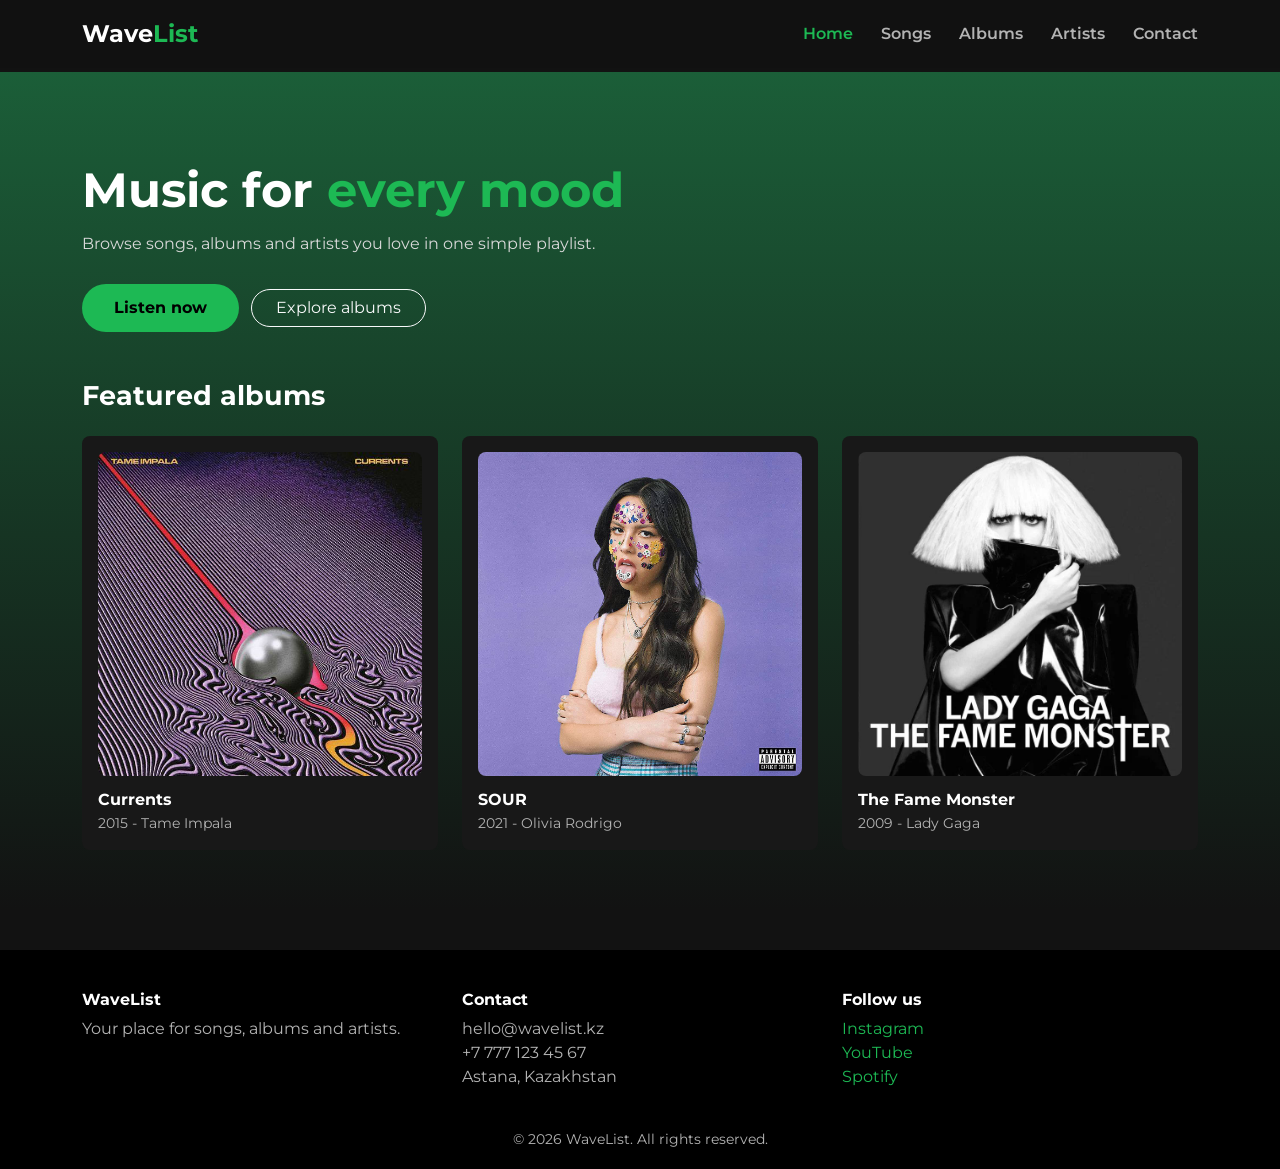
==== index.html @ fb74c507 "first commit" ====
<!DOCTYPE html>
<html lang="en">
<head>
  <meta charset="UTF-8">
  <meta name="viewport" content="width=device-width, initial-scale=1">
  <title>WaveList | Music Playlist</title>
  <link href="https://cdn.jsdelivr.net/npm/bootstrap@5.3.3/dist/css/bootstrap.min.css" rel="stylesheet">
  <link rel="preconnect" href="https://fonts.googleapis.com">
  <link href="https://fonts.googleapis.com/css2?family=Montserrat:wght@400;600;700&display=swap" rel="stylesheet">
  <link rel="stylesheet" href="css/style.css">
</head>
<body>
  <header class="site-header">
    <div class="container header-inner">
      <a class="logo" href="#home">Wave<span>List</span></a>
      <nav>
        <ul class="nav-list">
          <li><a href="#home">Home</a></li>
          <li><a href="#songs">Songs</a></li>
          <li><a href="#albums">Albums</a></li>
          <li><a href="#artists">Artists</a></li>
          <li><a href="#contact">Contact</a></li>
        </ul>
      </nav>
    </div>
  </header>
  <main>
    <section class="hero page" id="home">
      <div class="container">
        <h1>Music for <span>every mood</span></h1>
        <p>Browse songs, albums and artists you love in one simple playlist.</p>
        <a class="btn btn-music me-2" href="#songs">Listen now</a>
        <a class="btn btn-outline-light rounded-pill px-4" href="#albums">Explore albums</a>
        <h2 class="section-title mt-5">Featured albums</h2>
        <div class="row g-4">
          <div class="col-12 col-sm-4">
            <article class="card-box">
              <div class="cover">
                <img src="images/album1.jpg" alt="Currents" loading="lazy">
                <span class="play">&#9654;</span>
              </div>
              <h3>Currents</h3>
              <p>2015 - Tame Impala</p>
            </article>
          </div>
          <div class="col-12 col-sm-4">
            <article class="card-box">
              <div class="cover">
                <img src="images/album2.jpg" alt="SOUR" loading="lazy">
                <span class="play">&#9654;</span>
              </div>
              <h3>SOUR</h3>
              <p>2021 - Olivia Rodrigo</p>
            </article>
          </div>
          <div class="col-12 col-sm-4">
            <article class="card-box">
              <div class="cover">
                <img src="images/album3.jpg" alt="The Fame Monster" loading="lazy">
                <span class="play">&#9654;</span>
              </div>
              <h3>The Fame Monster</h3>
              <p>2009 - Lady Gaga</p>
            </article>
          </div>
        </div>
      </div>
    </section>
    <section class="container py-5 page" id="artists">
      <h2 class="section-title">Popular artists</h2>
      <div class="row g-4">
        <div class="col-6 col-md-4 col-lg-2">
          <article class="card-box artist-card">
            <div class="cover">
              <img src="images/artist1.jpg" alt="Tame Impala" loading="lazy">
              <span class="play">&#9654;</span>
            </div>
            <h3>Tame Impala</h3>
            <p>Artist - Psychedelic Pop</p>
          </article>
        </div>
        <div class="col-6 col-md-4 col-lg-2">
          <article class="card-box artist-card">
            <div class="cover">
              <img src="images/artist2.jpg" alt="Olivia Rodrigo" loading="lazy">
              <span class="play">&#9654;</span>
            </div>
            <h3>Olivia Rodrigo</h3>
            <p>Artist - Pop Rock</p>
          </article>
        </div>
        <div class="col-6 col-md-4 col-lg-2">
          <article class="card-box artist-card">
            <div class="cover">
              <img src="images/artist3.jpg" alt="Lady Gaga" loading="lazy">
              <span class="play">&#9654;</span>
            </div>
            <h3>Lady Gaga</h3>
            <p>Artist - Pop</p>
          </article>
        </div>
        <div class="col-6 col-md-4 col-lg-2">
          <article class="card-box artist-card">
            <div class="cover">
              <img src="images/artist4.jpg" alt="Michael Jackson" loading="lazy">
              <span class="play">&#9654;</span>
            </div>
            <h3>Michael Jackson</h3>
            <p>Artist - Pop</p>
          </article>
        </div>
        <div class="col-6 col-md-4 col-lg-2">
          <article class="card-box artist-card">
            <div class="cover">
              <img src="images/artist5.jpg" alt="Kanye West" loading="lazy">
              <span class="play">&#9654;</span>
            </div>
            <h3>Kanye West</h3>
            <p>Artist - Hip-Hop</p>
          </article>
        </div>
        <div class="col-6 col-md-4 col-lg-2">
          <article class="card-box artist-card">
            <div class="cover">
              <img src="images/artist6.jpg" alt="Tyler, the Creator" loading="lazy">
              <span class="play">&#9654;</span>
            </div>
            <h3>Tyler, the Creator</h3>
            <p>Artist - Hip-Hop</p>
          </article>
        </div>
      </div>
    </section>
    <section class="container py-5 page" id="albums">
      <h2 class="section-title">Top albums</h2>
      <div class="album-grid">
        <article class="card-box">
          <div class="cover">
            <img src="images/album1.jpg" alt="Currents" loading="lazy">
            <span class="play">&#9654;</span>
          </div>
          <h3>Currents</h3>
          <p>2015 - Tame Impala</p>
        </article>
        <article class="card-box">
          <div class="cover">
            <img src="images/album2.jpg" alt="SOUR" loading="lazy">
            <span class="play">&#9654;</span>
          </div>
          <h3>SOUR</h3>
          <p>2021 - Olivia Rodrigo</p>
        </article>
        <article class="card-box">
          <div class="cover">
            <img src="images/album3.jpg" alt="The Fame Monster" loading="lazy">
            <span class="play">&#9654;</span>
          </div>
          <h3>The Fame Monster</h3>
          <p>2009 - Lady Gaga</p>
        </article>
        <article class="card-box">
          <div class="cover">
            <img src="images/album4.jpg" alt="Thriller" loading="lazy">
            <span class="play">&#9654;</span>
          </div>
          <h3>Thriller</h3>
          <p>1982 - Michael Jackson</p>
        </article>
        <article class="card-box">
          <div class="cover">
            <img src="images/album5.jpg" alt="Graduation" loading="lazy">
            <span class="play">&#9654;</span>
          </div>
          <h3>Graduation</h3>
          <p>2007 - Kanye West</p>
        </article>
        <article class="card-box">
          <div class="cover">
            <img src="images/album6.jpg" alt="IGOR" loading="lazy">
            <span class="play">&#9654;</span>
          </div>
          <h3>IGOR</h3>
          <p>2019 - Tyler, the Creator</p>
        </article>
      </div>
    </section>
    <section class="container py-5 page" id="songs">
      <h2 class="section-title">Songs</h2>
      <div class="table-wrap">
        <table class="song-table">
          <caption>Songs in the WaveList playlist</caption>
          <thead>
            <tr>
              <th>#</th>
              <th>Title</th>
              <th>Artist</th>
              <th>Album</th>
              <th>Year</th>
            </tr>
          </thead>
          <tbody>
            <tr>
              <td>1</td>
              <td>The Less I Know the Better</td>
              <td>Tame Impala</td>
              <td>Currents</td>
              <td>2015</td>
            </tr>
            <tr>
              <td>2</td>
              <td>Let It Happen</td>
              <td>Tame Impala</td>
              <td>Currents</td>
              <td>2015</td>
            </tr>
            <tr>
              <td>3</td>
              <td>good 4 u</td>
              <td>Olivia Rodrigo</td>
              <td>SOUR</td>
              <td>2021</td>
            </tr>
            <tr>
              <td>4</td>
              <td>drivers license</td>
              <td>Olivia Rodrigo</td>
              <td>SOUR</td>
              <td>2021</td>
            </tr>
            <tr>
              <td>5</td>
              <td>Bad Romance</td>
              <td>Lady Gaga</td>
              <td>The Fame Monster</td>
              <td>2009</td>
            </tr>
            <tr>
              <td>6</td>
              <td>Alejandro</td>
              <td>Lady Gaga</td>
              <td>The Fame Monster</td>
              <td>2009</td>
            </tr>
            <tr>
              <td>7</td>
              <td>Billie Jean</td>
              <td>Michael Jackson</td>
              <td>Thriller</td>
              <td>1982</td>
            </tr>
            <tr>
              <td>8</td>
              <td>Beat It</td>
              <td>Michael Jackson</td>
              <td>Thriller</td>
              <td>1982</td>
            </tr>
            <tr>
              <td>9</td>
              <td>Stronger</td>
              <td>Kanye West</td>
              <td>Graduation</td>
              <td>2007</td>
            </tr>
            <tr>
              <td>10</td>
              <td>Good Life</td>
              <td>Kanye West</td>
              <td>Graduation</td>
              <td>2007</td>
            </tr>
            <tr>
              <td>11</td>
              <td>EARFQUAKE</td>
              <td>Tyler, the Creator</td>
              <td>IGOR</td>
              <td>2019</td>
            </tr>
            <tr>
              <td>12</td>
              <td>NEW MAGIC WAND</td>
              <td>Tyler, the Creator</td>
              <td>IGOR</td>
              <td>2019</td>
            </tr>
          </tbody>
        </table>
      </div>
    </section>
    <section class="container py-5 page" id="contact">
      <h2 class="section-title">Contact us</h2>
      <div class="contact-wrap">
        <div class="contact-info">
          <p>Want to suggest a song or an artist? Send us a message.</p>
          <ul>
            <li>Email: hello@wavelist.kz</li>
            <li>Phone: +7 777 123 45 67</li>
            <li>Address: Astana, Kazakhstan</li>
          </ul>
        </div>
        <form class="contact-form" action="#" method="post">
          <label for="name">Your name</label>
          <input type="text" id="name" name="name" placeholder="Enter your name" required>
          <label for="email">Email</label>
          <input type="email" id="email" name="email" placeholder="Enter your email" required>
          <label for="artist">Favourite artist</label>
          <select id="artist" name="artist">
              <option>Tame Impala</option>
              <option>Olivia Rodrigo</option>
              <option>Lady Gaga</option>
              <option>Michael Jackson</option>
              <option>Kanye West</option>
              <option>Tyler, the Creator</option>
          </select>
          <label for="message">Your message</label>
          <textarea id="message" name="message" rows="5" placeholder="Suggest a song or an artist" required></textarea>
          <button type="submit" class="btn btn-music">Send message</button>
        </form>
      </div>
    </section>
  </main>
  <footer class="site-footer">
    <div class="container footer-grid">
      <div>
        <h3>WaveList</h3>
        <p>Your place for songs, albums and artists.</p>
      </div>
      <div>
        <h3>Contact</h3>
        <ul>
          <li>hello@wavelist.kz</li>
          <li>+7 777 123 45 67</li>
          <li>Astana, Kazakhstan</li>
        </ul>
      </div>
      <div>
        <h3>Follow us</h3>
        <ul>
          <li><a href="https://www.instagram.com" target="_blank" rel="noopener">Instagram</a></li>
          <li><a href="https://www.youtube.com" target="_blank" rel="noopener">YouTube</a></li>
          <li><a href="https://open.spotify.com" target="_blank" rel="noopener">Spotify</a></li>
        </ul>
      </div>
    </div>
    <p class="copy">&copy; 2026 WaveList. All rights reserved.</p>
  </footer>
</body>
</html>
---- css/style.css ----
:root {
  --bg: #121212;
  --card: #181818;
  --hover: #282828;
  --green: #1db954;
  --text: #ffffff;
  --muted: #b3b3b3;
  --radius: 8px;
  --title-size: 3rem;
}

html {
  scroll-behavior: smooth;
  scroll-padding-top: 80px;
}

body {
  font-family: "Montserrat", sans-serif;
  background-color: var(--bg);
  color: var(--text);
  padding-top: 72px;
}

a {
  color: var(--green);
  text-decoration: none;
}

a:hover,
a:focus {
  color: var(--text);
}

.site-header {
  position: fixed;
  top: 0;
  left: 0;
  width: 100%;
  z-index: 10;
  background-color: rgba(18, 18, 18, 0.95);
}

.header-inner {
  display: flex;
  justify-content: space-between;
  align-items: center;
  padding-top: 16px;
  padding-bottom: 16px;
}

.logo {
  font-size: 1.5rem;
  font-weight: 700;
  color: var(--text);
}

.logo span,
.hero h1 span {
  color: var(--green);
}

.nav-list {
  display: flex;
  gap: 28px;
  list-style: none;
  margin: 0;
  padding: 0;
}

.nav-list a {
  color: var(--muted);
  font-weight: 600;
}

.nav-list a:hover,
.nav-list a:focus {
  color: var(--text);
}

.hero {
  background: linear-gradient(180deg, #1b5e38 0%, var(--bg) 100%);
  padding: 90px 0 60px;
}

.hero h1 {
  font-size: var(--title-size);
  font-weight: 700;
}

.hero p {
  max-width: 520px;
  margin: 12px 0 28px;
  color: #d9d9d9;
}

.page {
  display: none;
}

.page:target,
main:not(:has(.page:target)) #home {
  display: block;
}

body:not(:has(.page:target)) .nav-list a[href="#home"],
body:has(#home:target) .nav-list a[href="#home"],
body:has(#songs:target) .nav-list a[href="#songs"],
body:has(#albums:target) .nav-list a[href="#albums"],
body:has(#artists:target) .nav-list a[href="#artists"],
body:has(#contact:target) .nav-list a[href="#contact"] {
  color: var(--green);
}

.btn-music {
  background-color: var(--green);
  color: #000000;
  font-weight: 700;
  border: none;
  border-radius: 500px;
  padding: 12px 32px;
}

.btn-music:hover,
.btn-music:focus {
  background-color: #1ed760;
  color: #000000;
  transform: scale(1.04);
  box-shadow: 0 0 0 3px rgba(29, 185, 84, 0.4);
}

.section-title {
  font-size: 1.7rem;
  font-weight: 700;
  margin-bottom: 24px;
}

.card-box {
  background-color: var(--card);
  padding: 16px;
  border-radius: var(--radius);
  height: 100%;
  transition: background-color 0.2s;
}

.card-box:hover {
  background-color: var(--hover);
}

.cover {
  position: relative;
  margin-bottom: 14px;
}

.cover img {
  width: 100%;
  aspect-ratio: 1 / 1;
  object-fit: cover;
  border-radius: var(--radius);
  display: block;
}

.artist-card {
  text-align: center;
}

.artist-card .cover img {
  border-radius: 50%;
}

.play {
  position: absolute;
  right: 8px;
  bottom: 8px;
  width: 44px;
  height: 44px;
  display: flex;
  justify-content: center;
  align-items: center;
  background-color: var(--green);
  color: #000000;
  border-radius: 50%;
  opacity: 0;
  transform: translateY(8px);
  transition: all 0.2s;
}

.card-box:hover .play {
  opacity: 1;
  transform: translateY(0);
}

.card-box h3 {
  font-size: 1rem;
  font-weight: 700;
  margin: 0 0 4px;
}

.card-box p {
  color: var(--muted);
  font-size: 0.85rem;
  margin: 0;
}

.album-grid {
  display: grid;
  grid-template-columns: repeat(6, 1fr);
  gap: 24px;
}

.table-wrap {
  overflow-x: auto;
}

.song-table {
  width: 100%;
  border-collapse: collapse;
}

.song-table caption {
  color: var(--muted);
  padding-bottom: 10px;
  caption-side: top;
}

.song-table th {
  color: var(--muted);
  font-size: 0.8rem;
  text-transform: uppercase;
  border-bottom: 1px solid var(--hover);
}

.song-table th,
.song-table td {
  padding: 12px 16px;
  text-align: left;
}

.song-table tbody tr:nth-child(even) {
  background-color: rgba(255, 255, 255, 0.04);
}

.song-table tbody tr:hover {
  background-color: var(--hover);
}

.contact-wrap {
  display: flex;
  gap: 40px;
}

.contact-info {
  flex: 1;
  color: var(--muted);
}

.contact-info ul {
  list-style: none;
  padding: 0;
  line-height: 2;
}

.contact-form {
  flex: 2;
  background-color: var(--card);
  padding: 28px;
  border-radius: var(--radius);
}

.contact-form label {
  display: block;
  margin-bottom: 6px;
  font-weight: 600;
}

.contact-form input,
.contact-form select,
.contact-form textarea {
  width: 100%;
  background-color: var(--hover);
  color: var(--text);
  border: 1px solid transparent;
  border-radius: 4px;
  padding: 10px 14px;
  margin-bottom: 16px;
  font-family: inherit;
}

.contact-form input:focus,
.contact-form select:focus,
.contact-form textarea:focus {
  outline: none;
  border-color: var(--green);
}

.site-footer {
  background-color: #000000;
  margin-top: 40px;
  padding: 40px 0 20px;
}

.footer-grid {
  display: grid;
  grid-template-columns: repeat(3, 1fr);
  gap: 24px;
}

.footer-grid h3 {
  font-size: 1rem;
  font-weight: 700;
}

.footer-grid ul {
  list-style: none;
  padding: 0;
  color: var(--muted);
}

.footer-grid p {
  color: var(--muted);
}

.copy {
  text-align: center;
  color: var(--muted);
  font-size: 0.85rem;
  margin: 24px 0 0;
}

@media (max-width: 992px) {
  :root {
    --title-size: 2.4rem;
  }

  .album-grid {
    grid-template-columns: repeat(3, 1fr);
  }

  .footer-grid {
    grid-template-columns: repeat(2, 1fr);
  }

  .contact-wrap {
    flex-direction: column;
  }
}

@media (max-width: 576px) {
  :root {
    --title-size: 1.8rem;
  }

  html {
    scroll-padding-top: 140px;
  }

  body {
    padding-top: 130px;
  }

  .header-inner {
    flex-direction: column;
    gap: 10px;
  }

  .nav-list {
    flex-wrap: wrap;
    justify-content: center;
    gap: 8px 18px;
  }

  .hero {
    padding: 50px 0 40px;
  }

  .album-grid {
    grid-template-columns: repeat(2, 1fr);
    gap: 14px;
  }

  .footer-grid {
    grid-template-columns: 1fr;
  }

  .song-table th,
  .song-table td {
    padding: 8px 10px;
    font-size: 0.85rem;
  }

  .contact-form {
    padding: 18px;
  }
}
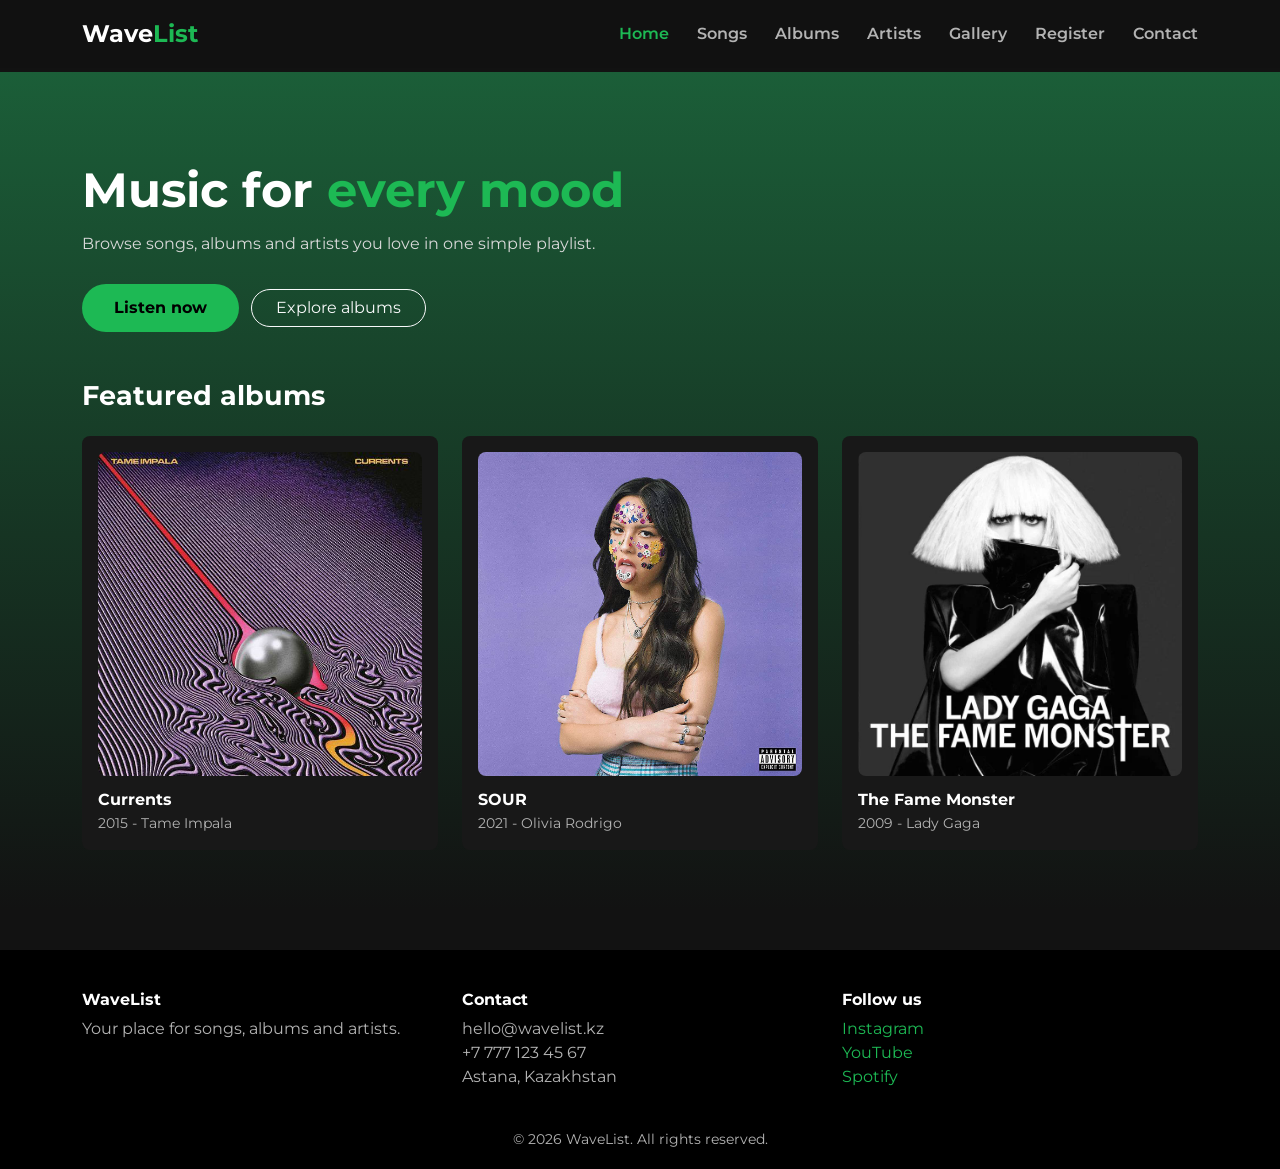
==== commit 81acc41d: "endterm" ====
--- a/index.html
+++ b/index.html
@@ -19,6 +19,8 @@
           <li><a href="#songs">Songs</a></li>
           <li><a href="#albums">Albums</a></li>
           <li><a href="#artists">Artists</a></li>
+          <li><a href="#gallery">Gallery</a></li>
+          <li><a href="#register">Register</a></li>
           <li><a href="#contact">Contact</a></li>
         </ul>
       </nav>
@@ -133,8 +135,17 @@
     </section>
     <section class="container py-5 page" id="albums">
       <h2 class="section-title">Top albums</h2>
+      <div class="filter-bar">
+        <input type="text" id="albumSearch" placeholder="Search albums or artists">
+        <div class="filter-buttons">
+          <button type="button" class="btn btn-filter active" data-category="all">All</button>
+          <button type="button" class="btn btn-filter" data-category="pop">Pop</button>
+          <button type="button" class="btn btn-filter" data-category="hip-hop">Hip-Hop</button>
+          <button type="button" class="btn btn-filter" data-category="alternative">Alternative</button>
+        </div>
+      </div>
       <div class="album-grid">
-        <article class="card-box">
+        <article class="card-box" data-genre="alternative">
           <div class="cover">
             <img src="images/album1.jpg" alt="Currents" loading="lazy">
             <span class="play">&#9654;</span>
@@ -142,7 +153,7 @@
           <h3>Currents</h3>
           <p>2015 - Tame Impala</p>
         </article>
-        <article class="card-box">
+        <article class="card-box" data-genre="pop">
           <div class="cover">
             <img src="images/album2.jpg" alt="SOUR" loading="lazy">
             <span class="play">&#9654;</span>
@@ -150,7 +161,7 @@
           <h3>SOUR</h3>
           <p>2021 - Olivia Rodrigo</p>
         </article>
-        <article class="card-box">
+        <article class="card-box" data-genre="pop">
           <div class="cover">
             <img src="images/album3.jpg" alt="The Fame Monster" loading="lazy">
             <span class="play">&#9654;</span>
@@ -158,7 +169,7 @@
           <h3>The Fame Monster</h3>
           <p>2009 - Lady Gaga</p>
         </article>
-        <article class="card-box">
+        <article class="card-box" data-genre="pop">
           <div class="cover">
             <img src="images/album4.jpg" alt="Thriller" loading="lazy">
             <span class="play">&#9654;</span>
@@ -166,7 +177,7 @@
           <h3>Thriller</h3>
           <p>1982 - Michael Jackson</p>
         </article>
-        <article class="card-box">
+        <article class="card-box" data-genre="hip-hop">
           <div class="cover">
             <img src="images/album5.jpg" alt="Graduation" loading="lazy">
             <span class="play">&#9654;</span>
@@ -174,7 +185,7 @@
           <h3>Graduation</h3>
           <p>2007 - Kanye West</p>
         </article>
-        <article class="card-box">
+        <article class="card-box" data-genre="hip-hop">
           <div class="cover">
             <img src="images/album6.jpg" alt="IGOR" loading="lazy">
             <span class="play">&#9654;</span>
@@ -183,9 +194,22 @@
           <p>2019 - Tyler, the Creator</p>
         </article>
       </div>
+      <p id="noAlbums" class="no-results">No albums found.</p>
     </section>
     <section class="container py-5 page" id="songs">
       <h2 class="section-title">Songs</h2>
+      <div class="toolbar">
+        <input type="text" id="searchInput" class="search-input" placeholder="Search by title, artist or album" aria-label="Search songs">
+        <button type="button" class="btn btn-music" id="addBtn">Add song</button>
+      </div>
+      <div class="filter-row" id="filterRow">
+        <button type="button" class="filter-btn active" data-genre="all">All</button>
+        <button type="button" class="filter-btn" data-genre="Pop">Pop</button>
+        <button type="button" class="filter-btn" data-genre="Hip-Hop">Hip-Hop</button>
+        <button type="button" class="filter-btn" data-genre="Pop Rock">Pop Rock</button>
+        <button type="button" class="filter-btn" data-genre="Psychedelic Pop">Psychedelic Pop</button>
+      </div>
+      <p class="no-results" id="noResults">No songs found.</p>
       <div class="table-wrap">
         <table class="song-table">
           <caption>Songs in the WaveList playlist</caption>
@@ -195,97 +219,114 @@
               <th>Title</th>
               <th>Artist</th>
               <th>Album</th>
+              <th>Genre</th>
               <th>Year</th>
+              <th>Actions</th>
             </tr>
           </thead>
-          <tbody>
-            <tr>
-              <td>1</td>
-              <td>The Less I Know the Better</td>
-              <td>Tame Impala</td>
-              <td>Currents</td>
-              <td>2015</td>
-            </tr>
-            <tr>
-              <td>2</td>
-              <td>Let It Happen</td>
-              <td>Tame Impala</td>
-              <td>Currents</td>
-              <td>2015</td>
-            </tr>
-            <tr>
-              <td>3</td>
-              <td>good 4 u</td>
-              <td>Olivia Rodrigo</td>
-              <td>SOUR</td>
-              <td>2021</td>
-            </tr>
-            <tr>
-              <td>4</td>
-              <td>drivers license</td>
-              <td>Olivia Rodrigo</td>
-              <td>SOUR</td>
-              <td>2021</td>
-            </tr>
-            <tr>
-              <td>5</td>
-              <td>Bad Romance</td>
-              <td>Lady Gaga</td>
-              <td>The Fame Monster</td>
-              <td>2009</td>
-            </tr>
-            <tr>
-              <td>6</td>
-              <td>Alejandro</td>
-              <td>Lady Gaga</td>
-              <td>The Fame Monster</td>
-              <td>2009</td>
-            </tr>
-            <tr>
-              <td>7</td>
-              <td>Billie Jean</td>
-              <td>Michael Jackson</td>
-              <td>Thriller</td>
-              <td>1982</td>
-            </tr>
-            <tr>
-              <td>8</td>
-              <td>Beat It</td>
-              <td>Michael Jackson</td>
-              <td>Thriller</td>
-              <td>1982</td>
-            </tr>
-            <tr>
-              <td>9</td>
-              <td>Stronger</td>
-              <td>Kanye West</td>
-              <td>Graduation</td>
-              <td>2007</td>
-            </tr>
-            <tr>
-              <td>10</td>
-              <td>Good Life</td>
-              <td>Kanye West</td>
-              <td>Graduation</td>
-              <td>2007</td>
-            </tr>
-            <tr>
-              <td>11</td>
-              <td>EARFQUAKE</td>
-              <td>Tyler, the Creator</td>
-              <td>IGOR</td>
-              <td>2019</td>
-            </tr>
-            <tr>
-              <td>12</td>
-              <td>NEW MAGIC WAND</td>
-              <td>Tyler, the Creator</td>
-              <td>IGOR</td>
-              <td>2019</td>
-            </tr>
-          </tbody>
+          <tbody id="songBody"></tbody>
         </table>
       </div>
+    </section>
+    <section class="container py-5 page" id="gallery">
+      <h2 class="section-title">Gallery</h2>
+      <div class="row g-3">
+        <div class="col-6 col-md-4 col-lg-3">
+          <a href="images/album1.jpg" class="gallery-item" data-caption="Currents - Tame Impala">
+            <img src="images/album1.jpg" alt="Currents - Tame Impala" loading="lazy">
+          </a>
+        </div>
+        <div class="col-6 col-md-4 col-lg-3">
+          <a href="images/album2.jpg" class="gallery-item" data-caption="SOUR - Olivia Rodrigo">
+            <img src="images/album2.jpg" alt="SOUR - Olivia Rodrigo" loading="lazy">
+          </a>
+        </div>
+        <div class="col-6 col-md-4 col-lg-3">
+          <a href="images/album3.jpg" class="gallery-item" data-caption="The Fame Monster - Lady Gaga">
+            <img src="images/album3.jpg" alt="The Fame Monster - Lady Gaga" loading="lazy">
+          </a>
+        </div>
+        <div class="col-6 col-md-4 col-lg-3">
+          <a href="images/album4.jpg" class="gallery-item" data-caption="Thriller - Michael Jackson">
+            <img src="images/album4.jpg" alt="Thriller - Michael Jackson" loading="lazy">
+          </a>
+        </div>
+        <div class="col-6 col-md-4 col-lg-3">
+          <a href="images/album5.jpg" class="gallery-item" data-caption="Graduation - Kanye West">
+            <img src="images/album5.jpg" alt="Graduation - Kanye West" loading="lazy">
+          </a>
+        </div>
+        <div class="col-6 col-md-4 col-lg-3">
+          <a href="images/album6.jpg" class="gallery-item" data-caption="IGOR - Tyler, the Creator">
+            <img src="images/album6.jpg" alt="IGOR - Tyler, the Creator" loading="lazy">
+          </a>
+        </div>
+        <div class="col-6 col-md-4 col-lg-3">
+          <a href="images/artist1.jpg" class="gallery-item" data-caption="Tame Impala">
+            <img src="images/artist1.jpg" alt="Tame Impala" loading="lazy">
+          </a>
+        </div>
+        <div class="col-6 col-md-4 col-lg-3">
+          <a href="images/artist2.jpg" class="gallery-item" data-caption="Olivia Rodrigo">
+            <img src="images/artist2.jpg" alt="Olivia Rodrigo" loading="lazy">
+          </a>
+        </div>
+        <div class="col-6 col-md-4 col-lg-3">
+          <a href="images/artist3.jpg" class="gallery-item" data-caption="Lady Gaga">
+            <img src="images/artist3.jpg" alt="Lady Gaga" loading="lazy">
+          </a>
+        </div>
+        <div class="col-6 col-md-4 col-lg-3">
+          <a href="images/artist4.jpg" class="gallery-item" data-caption="Michael Jackson">
+            <img src="images/artist4.jpg" alt="Michael Jackson" loading="lazy">
+          </a>
+        </div>
+        <div class="col-6 col-md-4 col-lg-3">
+          <a href="images/artist5.jpg" class="gallery-item" data-caption="Kanye West">
+            <img src="images/artist5.jpg" alt="Kanye West" loading="lazy">
+          </a>
+        </div>
+        <div class="col-6 col-md-4 col-lg-3">
+          <a href="images/artist6.jpg" class="gallery-item" data-caption="Tyler, the Creator">
+            <img src="images/artist6.jpg" alt="Tyler, the Creator" loading="lazy">
+          </a>
+        </div>
+      </div>
+    </section>
+    <section class="container py-5 page" id="register">
+      <h2 class="section-title">Create your account</h2>
+      <div id="formAlert"></div>
+      <form class="register-form" id="registerForm" novalidate data-bs-theme="dark">
+        <div class="mb-3">
+          <label for="regName" class="form-label">Name</label>
+          <input type="text" class="form-control" id="regName" placeholder="Your name">
+          <div class="valid-feedback">&#10004; Looks good</div>
+          <div class="invalid-feedback"></div>
+        </div>
+        <div class="mb-3">
+          <label for="regEmail" class="form-label">Email</label>
+          <input type="text" class="form-control" id="regEmail" placeholder="name@mail.com">
+          <div class="valid-feedback">&#10004; Email looks good</div>
+          <div class="invalid-feedback"></div>
+        </div>
+        <div class="mb-3">
+          <label for="regPassword" class="form-label">Password</label>
+          <input type="password" class="form-control" id="regPassword" placeholder="At least 6 characters">
+          <div class="valid-feedback">&#10004; Password accepted</div>
+          <div class="invalid-feedback"></div>
+          <div class="progress strength-bar mt-2">
+            <div class="progress-bar" id="strengthBar"></div>
+          </div>
+          <small id="strengthText" class="strength-text">Password strength</small>
+        </div>
+        <div class="mb-4">
+          <label for="regConfirm" class="form-label">Confirm password</label>
+          <input type="password" class="form-control" id="regConfirm" placeholder="Repeat your password">
+          <div class="valid-feedback">&#10004; Passwords match</div>
+          <div class="invalid-feedback"></div>
+        </div>
+        <button type="submit" class="btn btn-music">Register</button>
+      </form>
     </section>
     <section class="container py-5 page" id="contact">
       <h2 class="section-title">Contact us</h2>
@@ -344,5 +385,63 @@
     </div>
     <p class="copy">&copy; 2026 WaveList. All rights reserved.</p>
   </footer>
+  <div class="modal fade" id="songModal" tabindex="-1" aria-labelledby="modalTitle" aria-hidden="true" data-bs-theme="dark">
+    <div class="modal-dialog modal-dialog-centered">
+      <form class="modal-content" id="songForm" novalidate>
+        <div class="modal-header">
+          <h5 class="modal-title" id="modalTitle">Add song</h5>
+          <button type="button" class="btn-close" data-bs-dismiss="modal" aria-label="Close"></button>
+        </div>
+        <div class="modal-body">
+          <input type="hidden" id="songId">
+          <div class="mb-3">
+            <label for="songTitle" class="form-label">Title</label>
+            <input type="text" class="form-control" id="songTitle">
+            <div class="invalid-feedback">Please enter the title</div>
+          </div>
+          <div class="mb-3">
+            <label for="songArtist" class="form-label">Artist</label>
+            <input type="text" class="form-control" id="songArtist">
+            <div class="invalid-feedback">Please enter the artist</div>
+          </div>
+          <div class="mb-3">
+            <label for="songAlbum" class="form-label">Album</label>
+            <input type="text" class="form-control" id="songAlbum">
+            <div class="invalid-feedback">Please enter the album</div>
+          </div>
+          <div class="mb-3">
+            <label for="songGenre" class="form-label">Genre</label>
+            <select class="form-select" id="songGenre">
+              <option>Pop</option>
+              <option>Hip-Hop</option>
+              <option>Pop Rock</option>
+              <option>Psychedelic Pop</option>
+            </select>
+          </div>
+          <div class="mb-3">
+            <label for="songYear" class="form-label">Year</label>
+            <input type="number" class="form-control" id="songYear">
+            <div class="invalid-feedback">Enter a year from 1900 to the current year</div>
+          </div>
+        </div>
+        <div class="modal-footer">
+          <button type="button" class="btn btn-outline-light rounded-pill px-4" data-bs-dismiss="modal">Cancel</button>
+          <button type="submit" class="btn btn-music">Save</button>
+        </div>
+      </form>
+    </div>
+  </div>
+  <div class="lightbox" id="lightbox">
+    <button type="button" class="lb-close" id="lbClose" aria-label="Close">&times;</button>
+    <button type="button" class="lb-arrow lb-prev" id="lbPrev" aria-label="Previous image">&#10094;</button>
+    <figure class="lb-figure">
+      <img id="lbImage" src="" alt="">
+      <figcaption id="lbCaption"></figcaption>
+    </figure>
+    <button type="button" class="lb-arrow lb-next" id="lbNext" aria-label="Next image">&#10095;</button>
+  </div>
+  <script src="https://code.jquery.com/jquery-3.7.1.min.js"></script>
+  <script src="https://cdn.jsdelivr.net/npm/bootstrap@5.3.3/dist/js/bootstrap.bundle.min.js"></script>
+  <script src="js/script.js"></script>
 </body>
 </html>
--- a/css/style.css
+++ b/css/style.css
@@ -107,6 +107,8 @@
 body:has(#songs:target) .nav-list a[href="#songs"],
 body:has(#albums:target) .nav-list a[href="#albums"],
 body:has(#artists:target) .nav-list a[href="#artists"],
+body:has(#gallery:target) .nav-list a[href="#gallery"],
+body:has(#register:target) .nav-list a[href="#register"],
 body:has(#contact:target) .nav-list a[href="#contact"] {
   color: var(--green);
 }
@@ -274,7 +276,10 @@
 
 .contact-form input,
 .contact-form select,
-.contact-form textarea {
+.contact-form textarea,
+.song-form input,
+.filter-bar input,
+.table-wrap input {
   width: 100%;
   background-color: var(--hover);
   color: var(--text);
@@ -287,7 +292,10 @@
 
 .contact-form input:focus,
 .contact-form select:focus,
-.contact-form textarea:focus {
+.contact-form textarea:focus,
+.song-form input:focus,
+.filter-bar input:focus,
+.table-wrap input:focus {
   outline: none;
   border-color: var(--green);
 }
@@ -335,6 +343,14 @@
     grid-template-columns: repeat(3, 1fr);
   }
 
+  .nav-list {
+    gap: 14px;
+  }
+
+  .nav-list a {
+    font-size: 0.9rem;
+  }
+
   .footer-grid {
     grid-template-columns: repeat(2, 1fr);
   }
@@ -391,3 +407,213 @@
     padding: 18px;
   }
 }
+
+.toolbar {
+  display: flex;
+  gap: 12px;
+  margin-bottom: 16px;
+}
+
+.search-input {
+  flex: 1;
+  background-color: var(--hover);
+  color: var(--text);
+  border: 1px solid transparent;
+  border-radius: 500px;
+  padding: 10px 20px;
+  font-family: inherit;
+}
+
+.search-input:focus {
+  outline: none;
+  border-color: var(--green);
+}
+
+.filter-row {
+  display: flex;
+  flex-wrap: wrap;
+  gap: 10px;
+  margin-bottom: 20px;
+}
+
+.filter-btn {
+  background-color: var(--hover);
+  color: var(--text);
+  border: none;
+  border-radius: 500px;
+  padding: 6px 18px;
+  font-weight: 600;
+}
+
+.filter-btn:hover,
+.filter-btn:focus {
+  background-color: #3a3a3a;
+}
+
+.filter-btn.active {
+  background-color: var(--text);
+  color: #000000;
+}
+
+.no-results {
+  display: none;
+  color: var(--muted);
+}
+
+.actions {
+  white-space: nowrap;
+}
+
+.modal-content {
+  background-color: var(--card);
+}
+
+.register-form {
+  max-width: 520px;
+  background-color: var(--card);
+  padding: 28px;
+  border-radius: var(--radius);
+}
+
+.strength-bar {
+  height: 8px;
+}
+
+.strength-text {
+  color: var(--muted);
+}
+
+.gallery-item {
+  display: block;
+}
+
+.gallery-item img {
+  width: 100%;
+  aspect-ratio: 1 / 1;
+  object-fit: cover;
+  display: block;
+  border-radius: var(--radius);
+  transition: transform 0.2s, opacity 0.2s;
+}
+
+.gallery-item:hover img,
+.gallery-item:focus img {
+  transform: scale(1.04);
+  opacity: 0.85;
+}
+
+.lightbox {
+  display: none;
+  position: fixed;
+  top: 0;
+  left: 0;
+  width: 100%;
+  height: 100%;
+  background-color: rgba(0, 0, 0, 0.92);
+  z-index: 2000;
+}
+
+.lb-figure {
+  position: absolute;
+  top: 50%;
+  left: 50%;
+  transform: translate(-50%, -50%);
+  margin: 0;
+  text-align: center;
+}
+
+.lb-figure img {
+  display: block;
+  margin: 0 auto;
+  max-width: 80vw;
+  max-height: 75vh;
+  border-radius: var(--radius);
+}
+
+.lb-figure figcaption {
+  margin-top: 14px;
+  color: var(--muted);
+}
+
+.lb-close,
+.lb-arrow {
+  position: absolute;
+  background: none;
+  border: none;
+  color: var(--text);
+  cursor: pointer;
+}
+
+.lb-close {
+  top: 16px;
+  right: 28px;
+  font-size: 2.6rem;
+  line-height: 1;
+}
+
+.lb-arrow {
+  top: 50%;
+  transform: translateY(-50%);
+  font-size: 2.4rem;
+  padding: 12px 18px;
+}
+
+.lb-prev {
+  left: 12px;
+}
+
+.lb-next {
+  right: 12px;
+}
+
+.lb-close:hover,
+.lb-close:focus,
+.lb-arrow:hover,
+.lb-arrow:focus {
+  color: var(--green);
+}
+
+body:has(#gallery:target) .nav-list a[href="#gallery"],
+body:has(#register:target) .nav-list a[href="#register"] {
+  color: var(--green);
+}
+
+@media (max-width: 768px) {
+  html {
+    scroll-padding-top: 140px;
+  }
+
+  body {
+    padding-top: 130px;
+  }
+
+  .header-inner {
+    flex-direction: column;
+    gap: 10px;
+  }
+
+  .nav-list {
+    flex-wrap: wrap;
+    justify-content: center;
+    gap: 8px 18px;
+  }
+}
+
+@media (max-width: 576px) {
+  .toolbar {
+    flex-direction: column;
+  }
+
+  .register-form {
+    padding: 18px;
+  }
+
+  .lb-arrow {
+    font-size: 1.8rem;
+    padding: 8px;
+  }
+
+  .lb-figure img {
+    max-width: 90vw;
+  }
+}
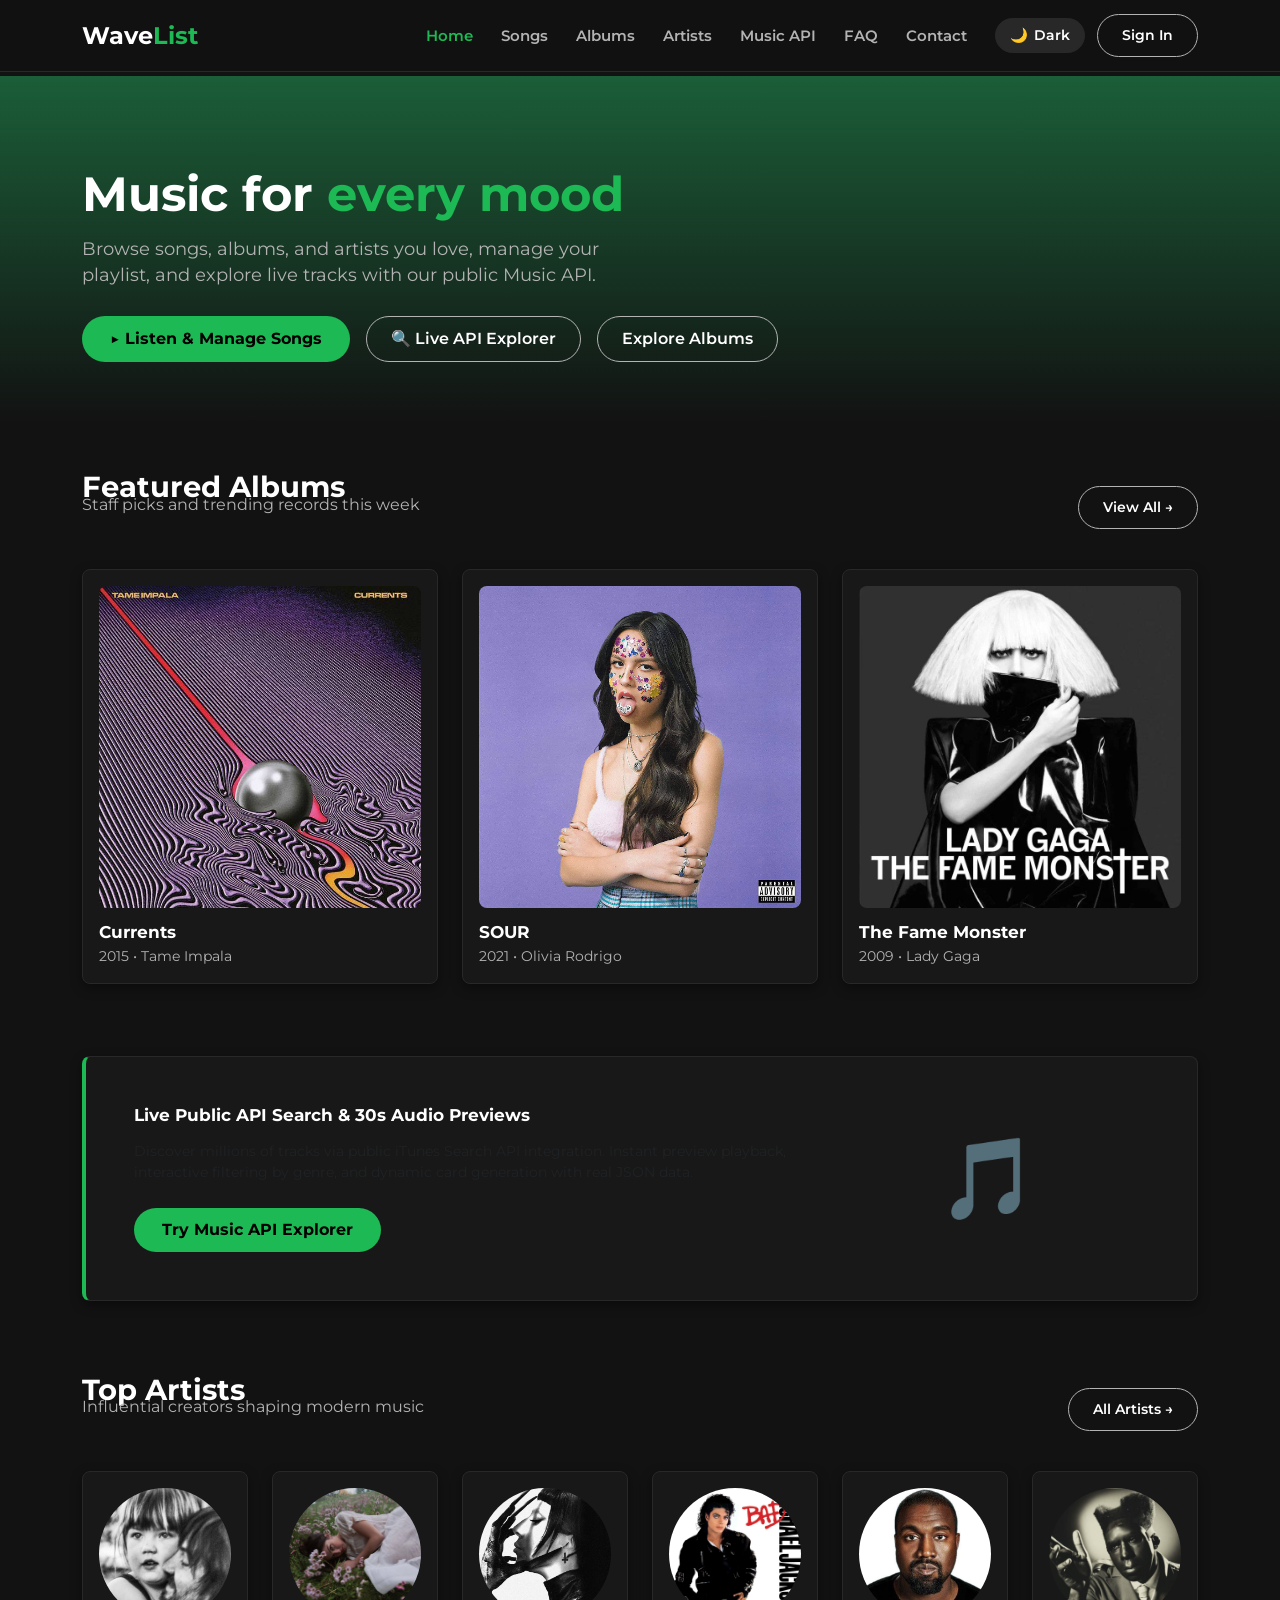
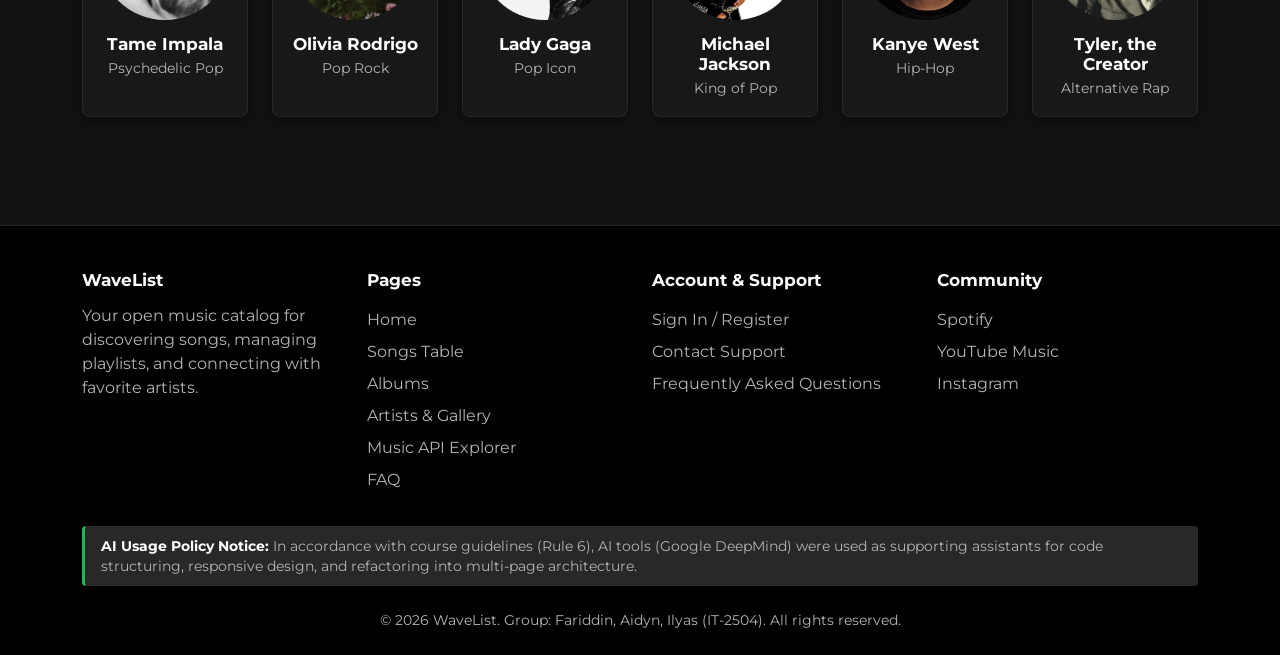
==== commit 60fa3e6f: "beta version" ====
--- a/index.html
+++ b/index.html
@@ -3,73 +3,123 @@
 <head>
   <meta charset="UTF-8">
   <meta name="viewport" content="width=device-width, initial-scale=1">
-  <title>WaveList | Music Playlist</title>
+  <title>WaveList | Music Playlist & Discovery</title>
   <link href="https://cdn.jsdelivr.net/npm/bootstrap@5.3.3/dist/css/bootstrap.min.css" rel="stylesheet">
   <link rel="preconnect" href="https://fonts.googleapis.com">
   <link href="https://fonts.googleapis.com/css2?family=Montserrat:wght@400;600;700&display=swap" rel="stylesheet">
   <link rel="stylesheet" href="css/style.css">
 </head>
 <body>
+  <!-- Global Navigation Header -->
   <header class="site-header">
     <div class="container header-inner">
-      <a class="logo" href="#home">Wave<span>List</span></a>
-      <nav>
-        <ul class="nav-list">
-          <li><a href="#home">Home</a></li>
-          <li><a href="#songs">Songs</a></li>
-          <li><a href="#albums">Albums</a></li>
-          <li><a href="#artists">Artists</a></li>
-          <li><a href="#gallery">Gallery</a></li>
-          <li><a href="#register">Register</a></li>
-          <li><a href="#contact">Contact</a></li>
-        </ul>
-      </nav>
+      <a class="logo" href="index.html">Wave<span>List</span></a>
+      <div class="nav-wrap">
+        <nav aria-label="Main Navigation">
+          <ul class="nav-list">
+            <li><a href="index.html" class="active">Home</a></li>
+            <li><a href="songs.html">Songs</a></li>
+            <li><a href="albums.html">Albums</a></li>
+            <li><a href="artists.html">Artists</a></li>
+            <li><a href="api.html">Music API</a></li>
+            <li><a href="faq.html">FAQ</a></li>
+            <li><a href="contact.html">Contact</a></li>
+          </ul>
+        </nav>
+        <div class="nav-actions">
+          <button type="button" class="theme-toggle-btn" id="themeToggle" title="Toggle theme">
+            <span>🌙</span> Dark
+          </button>
+          <div class="auth-nav-container" id="authContainer">
+            <a href="signin.html" class="btn btn-sm btn-music-outline">Sign In</a>
+          </div>
+        </div>
+      </div>
     </div>
   </header>
+
   <main>
-    <section class="hero page" id="home">
+    <!-- Hero Section -->
+    <section class="hero">
       <div class="container">
         <h1>Music for <span>every mood</span></h1>
-        <p>Browse songs, albums and artists you love in one simple playlist.</p>
-        <a class="btn btn-music me-2" href="#songs">Listen now</a>
-        <a class="btn btn-outline-light rounded-pill px-4" href="#albums">Explore albums</a>
-        <h2 class="section-title mt-5">Featured albums</h2>
-        <div class="row g-4">
-          <div class="col-12 col-sm-4">
-            <article class="card-box">
-              <div class="cover">
-                <img src="images/album1.jpg" alt="Currents" loading="lazy">
-                <span class="play">&#9654;</span>
-              </div>
-              <h3>Currents</h3>
-              <p>2015 - Tame Impala</p>
-            </article>
+        <p>Browse songs, albums, and artists you love, manage your playlist, and explore live tracks with our public Music API.</p>
+        <div class="d-flex flex-wrap gap-3">
+          <a class="btn btn-music" href="songs.html">&#9654; Listen & Manage Songs</a>
+          <a class="btn btn-music-outline" href="api.html">&#128269; Live API Explorer</a>
+          <a class="btn btn-music-outline" href="albums.html">Explore Albums</a>
+        </div>
+      </div>
+    </section>
+
+    <!-- Quick Highlights -->
+    <section class="container py-5">
+      <div class="d-flex justify-content-between align-items-center mb-4">
+        <div>
+          <h2 class="section-title mb-1">Featured Albums</h2>
+          <p class="section-subtitle">Staff picks and trending records this week</p>
+        </div>
+        <a href="albums.html" class="btn btn-sm btn-music-outline">View All &rarr;</a>
+      </div>
+      <div class="row g-4">
+        <div class="col-12 col-sm-6 col-md-4">
+          <article class="card-box">
+            <div class="cover">
+              <img src="images/album1.jpg" alt="Currents - Tame Impala" loading="lazy">
+              <span class="play">&#9654;</span>
+            </div>
+            <h3>Currents</h3>
+            <p>2015 &bull; Tame Impala</p>
+          </article>
+        </div>
+        <div class="col-12 col-sm-6 col-md-4">
+          <article class="card-box">
+            <div class="cover">
+              <img src="images/album2.jpg" alt="SOUR - Olivia Rodrigo" loading="lazy">
+              <span class="play">&#9654;</span>
+            </div>
+            <h3>SOUR</h3>
+            <p>2021 &bull; Olivia Rodrigo</p>
+          </article>
+        </div>
+        <div class="col-12 col-sm-6 col-md-4">
+          <article class="card-box">
+            <div class="cover">
+              <img src="images/album3.jpg" alt="The Fame Monster - Lady Gaga" loading="lazy">
+              <span class="play">&#9654;</span>
+            </div>
+            <h3>The Fame Monster</h3>
+            <p>2009 &bull; Lady Gaga</p>
+          </article>
+        </div>
+      </div>
+    </section>
+
+    <!-- Feature Showcase Banner -->
+    <section class="container py-4">
+      <div class="card-box p-4 p-md-5" style="border-left: 4px solid var(--green);">
+        <div class="row align-items-center">
+          <div class="col-lg-8">
+            <h3 class="h2 mb-3">Live Public API Search &amp; 30s Audio Previews</h3>
+            <p class="text-muted mb-4">Discover millions of tracks via public iTunes Search API integration. Instant preview playback, interactive filtering by genre, and dynamic card generation with real JSON data.</p>
+            <a href="api.html" class="btn btn-music">Try Music API Explorer</a>
           </div>
-          <div class="col-12 col-sm-4">
-            <article class="card-box">
-              <div class="cover">
-                <img src="images/album2.jpg" alt="SOUR" loading="lazy">
-                <span class="play">&#9654;</span>
-              </div>
-              <h3>SOUR</h3>
-              <p>2021 - Olivia Rodrigo</p>
-            </article>
+          <div class="col-lg-4 text-center mt-4 mt-lg-0">
+            <div style="font-size: 5rem; line-height: 1;">&#127925;</div>
           </div>
-          <div class="col-12 col-sm-4">
-            <article class="card-box">
-              <div class="cover">
-                <img src="images/album3.jpg" alt="The Fame Monster" loading="lazy">
-                <span class="play">&#9654;</span>
-              </div>
-              <h3>The Fame Monster</h3>
-              <p>2009 - Lady Gaga</p>
-            </article>
-          </div>
-        </div>
-      </div>
-    </section>
-    <section class="container py-5 page" id="artists">
-      <h2 class="section-title">Popular artists</h2>
+        </div>
+      </div>
+    </section>
+
+    <!-- Popular Artists Teaser -->
+    <section class="container py-5">
+      <div class="d-flex justify-content-between align-items-center mb-4">
+        <div>
+          <h2 class="section-title mb-1">Top Artists</h2>
+          <p class="section-subtitle">Influential creators shaping modern music</p>
+        </div>
+        <a href="artists.html" class="btn btn-sm btn-music-outline">All Artists &rarr;</a>
+      </div>
       <div class="row g-4">
         <div class="col-6 col-md-4 col-lg-2">
           <article class="card-box artist-card">
@@ -78,7 +128,7 @@
               <span class="play">&#9654;</span>
             </div>
             <h3>Tame Impala</h3>
-            <p>Artist - Psychedelic Pop</p>
+            <p>Psychedelic Pop</p>
           </article>
         </div>
         <div class="col-6 col-md-4 col-lg-2">
@@ -88,7 +138,7 @@
               <span class="play">&#9654;</span>
             </div>
             <h3>Olivia Rodrigo</h3>
-            <p>Artist - Pop Rock</p>
+            <p>Pop Rock</p>
           </article>
         </div>
         <div class="col-6 col-md-4 col-lg-2">
@@ -98,7 +148,7 @@
               <span class="play">&#9654;</span>
             </div>
             <h3>Lady Gaga</h3>
-            <p>Artist - Pop</p>
+            <p>Pop Icon</p>
           </article>
         </div>
         <div class="col-6 col-md-4 col-lg-2">
@@ -108,7 +158,7 @@
               <span class="play">&#9654;</span>
             </div>
             <h3>Michael Jackson</h3>
-            <p>Artist - Pop</p>
+            <p>King of Pop</p>
           </article>
         </div>
         <div class="col-6 col-md-4 col-lg-2">
@@ -118,7 +168,7 @@
               <span class="play">&#9654;</span>
             </div>
             <h3>Kanye West</h3>
-            <p>Artist - Hip-Hop</p>
+            <p>Hip-Hop</p>
           </article>
         </div>
         <div class="col-6 col-md-4 col-lg-2">
@@ -128,318 +178,58 @@
               <span class="play">&#9654;</span>
             </div>
             <h3>Tyler, the Creator</h3>
-            <p>Artist - Hip-Hop</p>
-          </article>
-        </div>
-      </div>
-    </section>
-    <section class="container py-5 page" id="albums">
-      <h2 class="section-title">Top albums</h2>
-      <div class="filter-bar">
-        <input type="text" id="albumSearch" placeholder="Search albums or artists">
-        <div class="filter-buttons">
-          <button type="button" class="btn btn-filter active" data-category="all">All</button>
-          <button type="button" class="btn btn-filter" data-category="pop">Pop</button>
-          <button type="button" class="btn btn-filter" data-category="hip-hop">Hip-Hop</button>
-          <button type="button" class="btn btn-filter" data-category="alternative">Alternative</button>
-        </div>
-      </div>
-      <div class="album-grid">
-        <article class="card-box" data-genre="alternative">
-          <div class="cover">
-            <img src="images/album1.jpg" alt="Currents" loading="lazy">
-            <span class="play">&#9654;</span>
-          </div>
-          <h3>Currents</h3>
-          <p>2015 - Tame Impala</p>
-        </article>
-        <article class="card-box" data-genre="pop">
-          <div class="cover">
-            <img src="images/album2.jpg" alt="SOUR" loading="lazy">
-            <span class="play">&#9654;</span>
-          </div>
-          <h3>SOUR</h3>
-          <p>2021 - Olivia Rodrigo</p>
-        </article>
-        <article class="card-box" data-genre="pop">
-          <div class="cover">
-            <img src="images/album3.jpg" alt="The Fame Monster" loading="lazy">
-            <span class="play">&#9654;</span>
-          </div>
-          <h3>The Fame Monster</h3>
-          <p>2009 - Lady Gaga</p>
-        </article>
-        <article class="card-box" data-genre="pop">
-          <div class="cover">
-            <img src="images/album4.jpg" alt="Thriller" loading="lazy">
-            <span class="play">&#9654;</span>
-          </div>
-          <h3>Thriller</h3>
-          <p>1982 - Michael Jackson</p>
-        </article>
-        <article class="card-box" data-genre="hip-hop">
-          <div class="cover">
-            <img src="images/album5.jpg" alt="Graduation" loading="lazy">
-            <span class="play">&#9654;</span>
-          </div>
-          <h3>Graduation</h3>
-          <p>2007 - Kanye West</p>
-        </article>
-        <article class="card-box" data-genre="hip-hop">
-          <div class="cover">
-            <img src="images/album6.jpg" alt="IGOR" loading="lazy">
-            <span class="play">&#9654;</span>
-          </div>
-          <h3>IGOR</h3>
-          <p>2019 - Tyler, the Creator</p>
-        </article>
-      </div>
-      <p id="noAlbums" class="no-results">No albums found.</p>
-    </section>
-    <section class="container py-5 page" id="songs">
-      <h2 class="section-title">Songs</h2>
-      <div class="toolbar">
-        <input type="text" id="searchInput" class="search-input" placeholder="Search by title, artist or album" aria-label="Search songs">
-        <button type="button" class="btn btn-music" id="addBtn">Add song</button>
-      </div>
-      <div class="filter-row" id="filterRow">
-        <button type="button" class="filter-btn active" data-genre="all">All</button>
-        <button type="button" class="filter-btn" data-genre="Pop">Pop</button>
-        <button type="button" class="filter-btn" data-genre="Hip-Hop">Hip-Hop</button>
-        <button type="button" class="filter-btn" data-genre="Pop Rock">Pop Rock</button>
-        <button type="button" class="filter-btn" data-genre="Psychedelic Pop">Psychedelic Pop</button>
-      </div>
-      <p class="no-results" id="noResults">No songs found.</p>
-      <div class="table-wrap">
-        <table class="song-table">
-          <caption>Songs in the WaveList playlist</caption>
-          <thead>
-            <tr>
-              <th>#</th>
-              <th>Title</th>
-              <th>Artist</th>
-              <th>Album</th>
-              <th>Genre</th>
-              <th>Year</th>
-              <th>Actions</th>
-            </tr>
-          </thead>
-          <tbody id="songBody"></tbody>
-        </table>
-      </div>
-    </section>
-    <section class="container py-5 page" id="gallery">
-      <h2 class="section-title">Gallery</h2>
-      <div class="row g-3">
-        <div class="col-6 col-md-4 col-lg-3">
-          <a href="images/album1.jpg" class="gallery-item" data-caption="Currents - Tame Impala">
-            <img src="images/album1.jpg" alt="Currents - Tame Impala" loading="lazy">
-          </a>
-        </div>
-        <div class="col-6 col-md-4 col-lg-3">
-          <a href="images/album2.jpg" class="gallery-item" data-caption="SOUR - Olivia Rodrigo">
-            <img src="images/album2.jpg" alt="SOUR - Olivia Rodrigo" loading="lazy">
-          </a>
-        </div>
-        <div class="col-6 col-md-4 col-lg-3">
-          <a href="images/album3.jpg" class="gallery-item" data-caption="The Fame Monster - Lady Gaga">
-            <img src="images/album3.jpg" alt="The Fame Monster - Lady Gaga" loading="lazy">
-          </a>
-        </div>
-        <div class="col-6 col-md-4 col-lg-3">
-          <a href="images/album4.jpg" class="gallery-item" data-caption="Thriller - Michael Jackson">
-            <img src="images/album4.jpg" alt="Thriller - Michael Jackson" loading="lazy">
-          </a>
-        </div>
-        <div class="col-6 col-md-4 col-lg-3">
-          <a href="images/album5.jpg" class="gallery-item" data-caption="Graduation - Kanye West">
-            <img src="images/album5.jpg" alt="Graduation - Kanye West" loading="lazy">
-          </a>
-        </div>
-        <div class="col-6 col-md-4 col-lg-3">
-          <a href="images/album6.jpg" class="gallery-item" data-caption="IGOR - Tyler, the Creator">
-            <img src="images/album6.jpg" alt="IGOR - Tyler, the Creator" loading="lazy">
-          </a>
-        </div>
-        <div class="col-6 col-md-4 col-lg-3">
-          <a href="images/artist1.jpg" class="gallery-item" data-caption="Tame Impala">
-            <img src="images/artist1.jpg" alt="Tame Impala" loading="lazy">
-          </a>
-        </div>
-        <div class="col-6 col-md-4 col-lg-3">
-          <a href="images/artist2.jpg" class="gallery-item" data-caption="Olivia Rodrigo">
-            <img src="images/artist2.jpg" alt="Olivia Rodrigo" loading="lazy">
-          </a>
-        </div>
-        <div class="col-6 col-md-4 col-lg-3">
-          <a href="images/artist3.jpg" class="gallery-item" data-caption="Lady Gaga">
-            <img src="images/artist3.jpg" alt="Lady Gaga" loading="lazy">
-          </a>
-        </div>
-        <div class="col-6 col-md-4 col-lg-3">
-          <a href="images/artist4.jpg" class="gallery-item" data-caption="Michael Jackson">
-            <img src="images/artist4.jpg" alt="Michael Jackson" loading="lazy">
-          </a>
-        </div>
-        <div class="col-6 col-md-4 col-lg-3">
-          <a href="images/artist5.jpg" class="gallery-item" data-caption="Kanye West">
-            <img src="images/artist5.jpg" alt="Kanye West" loading="lazy">
-          </a>
-        </div>
-        <div class="col-6 col-md-4 col-lg-3">
-          <a href="images/artist6.jpg" class="gallery-item" data-caption="Tyler, the Creator">
-            <img src="images/artist6.jpg" alt="Tyler, the Creator" loading="lazy">
-          </a>
-        </div>
-      </div>
-    </section>
-    <section class="container py-5 page" id="register">
-      <h2 class="section-title">Create your account</h2>
-      <div id="formAlert"></div>
-      <form class="register-form" id="registerForm" novalidate data-bs-theme="dark">
-        <div class="mb-3">
-          <label for="regName" class="form-label">Name</label>
-          <input type="text" class="form-control" id="regName" placeholder="Your name">
-          <div class="valid-feedback">&#10004; Looks good</div>
-          <div class="invalid-feedback"></div>
-        </div>
-        <div class="mb-3">
-          <label for="regEmail" class="form-label">Email</label>
-          <input type="text" class="form-control" id="regEmail" placeholder="name@mail.com">
-          <div class="valid-feedback">&#10004; Email looks good</div>
-          <div class="invalid-feedback"></div>
-        </div>
-        <div class="mb-3">
-          <label for="regPassword" class="form-label">Password</label>
-          <input type="password" class="form-control" id="regPassword" placeholder="At least 6 characters">
-          <div class="valid-feedback">&#10004; Password accepted</div>
-          <div class="invalid-feedback"></div>
-          <div class="progress strength-bar mt-2">
-            <div class="progress-bar" id="strengthBar"></div>
-          </div>
-          <small id="strengthText" class="strength-text">Password strength</small>
-        </div>
-        <div class="mb-4">
-          <label for="regConfirm" class="form-label">Confirm password</label>
-          <input type="password" class="form-control" id="regConfirm" placeholder="Repeat your password">
-          <div class="valid-feedback">&#10004; Passwords match</div>
-          <div class="invalid-feedback"></div>
-        </div>
-        <button type="submit" class="btn btn-music">Register</button>
-      </form>
-    </section>
-    <section class="container py-5 page" id="contact">
-      <h2 class="section-title">Contact us</h2>
-      <div class="contact-wrap">
-        <div class="contact-info">
-          <p>Want to suggest a song or an artist? Send us a message.</p>
+            <p>Alternative Rap</p>
+          </article>
+        </div>
+      </div>
+    </section>
+  </main>
+
+  <!-- Global Footer -->
+  <footer class="site-footer">
+    <div class="container">
+      <div class="footer-grid">
+        <div>
+          <h3>WaveList</h3>
+          <p>Your open music catalog for discovering songs, managing playlists, and connecting with favorite artists.</p>
+        </div>
+        <div>
+          <h3>Pages</h3>
           <ul>
-            <li>Email: hello@wavelist.kz</li>
-            <li>Phone: +7 777 123 45 67</li>
-            <li>Address: Astana, Kazakhstan</li>
-          </ul>
-        </div>
-        <form class="contact-form" action="#" method="post">
-          <label for="name">Your name</label>
-          <input type="text" id="name" name="name" placeholder="Enter your name" required>
-          <label for="email">Email</label>
-          <input type="email" id="email" name="email" placeholder="Enter your email" required>
-          <label for="artist">Favourite artist</label>
-          <select id="artist" name="artist">
-              <option>Tame Impala</option>
-              <option>Olivia Rodrigo</option>
-              <option>Lady Gaga</option>
-              <option>Michael Jackson</option>
-              <option>Kanye West</option>
-              <option>Tyler, the Creator</option>
-          </select>
-          <label for="message">Your message</label>
-          <textarea id="message" name="message" rows="5" placeholder="Suggest a song or an artist" required></textarea>
-          <button type="submit" class="btn btn-music">Send message</button>
-        </form>
-      </div>
-    </section>
-  </main>
-  <footer class="site-footer">
-    <div class="container footer-grid">
-      <div>
-        <h3>WaveList</h3>
-        <p>Your place for songs, albums and artists.</p>
-      </div>
-      <div>
-        <h3>Contact</h3>
-        <ul>
-          <li>hello@wavelist.kz</li>
-          <li>+7 777 123 45 67</li>
-          <li>Astana, Kazakhstan</li>
-        </ul>
-      </div>
-      <div>
-        <h3>Follow us</h3>
-        <ul>
-          <li><a href="https://www.instagram.com" target="_blank" rel="noopener">Instagram</a></li>
-          <li><a href="https://www.youtube.com" target="_blank" rel="noopener">YouTube</a></li>
-          <li><a href="https://open.spotify.com" target="_blank" rel="noopener">Spotify</a></li>
-        </ul>
-      </div>
+            <li><a href="index.html">Home</a></li>
+            <li><a href="songs.html">Songs Table</a></li>
+            <li><a href="albums.html">Albums</a></li>
+            <li><a href="artists.html">Artists & Gallery</a></li>
+            <li><a href="api.html">Music API Explorer</a></li>
+            <li><a href="faq.html">FAQ</a></li>
+          </ul>
+        </div>
+        <div>
+          <h3>Account & Support</h3>
+          <ul>
+            <li><a href="signin.html">Sign In / Register</a></li>
+            <li><a href="contact.html">Contact Support</a></li>
+            <li><a href="faq.html">Frequently Asked Questions</a></li>
+          </ul>
+        </div>
+        <div>
+          <h3>Community</h3>
+          <ul>
+            <li><a href="https://open.spotify.com" target="_blank" rel="noopener">Spotify</a></li>
+            <li><a href="https://www.youtube.com" target="_blank" rel="noopener">YouTube Music</a></li>
+            <li><a href="https://www.instagram.com" target="_blank" rel="noopener">Instagram</a></li>
+          </ul>
+        </div>
+      </div>
+
+      <div class="ai-notice">
+        <strong>AI Usage Policy Notice:</strong> In accordance with course guidelines (Rule 6), AI tools (Google DeepMind) were used as supporting assistants for code structuring, responsive design, and refactoring into multi-page architecture.
+      </div>
+
+      <p class="copy">&copy; 2026 WaveList. Group: Fariddin, Aidyn, Ilyas (IT-2504). All rights reserved.</p>
     </div>
-    <p class="copy">&copy; 2026 WaveList. All rights reserved.</p>
   </footer>
-  <div class="modal fade" id="songModal" tabindex="-1" aria-labelledby="modalTitle" aria-hidden="true" data-bs-theme="dark">
-    <div class="modal-dialog modal-dialog-centered">
-      <form class="modal-content" id="songForm" novalidate>
-        <div class="modal-header">
-          <h5 class="modal-title" id="modalTitle">Add song</h5>
-          <button type="button" class="btn-close" data-bs-dismiss="modal" aria-label="Close"></button>
-        </div>
-        <div class="modal-body">
-          <input type="hidden" id="songId">
-          <div class="mb-3">
-            <label for="songTitle" class="form-label">Title</label>
-            <input type="text" class="form-control" id="songTitle">
-            <div class="invalid-feedback">Please enter the title</div>
-          </div>
-          <div class="mb-3">
-            <label for="songArtist" class="form-label">Artist</label>
-            <input type="text" class="form-control" id="songArtist">
-            <div class="invalid-feedback">Please enter the artist</div>
-          </div>
-          <div class="mb-3">
-            <label for="songAlbum" class="form-label">Album</label>
-            <input type="text" class="form-control" id="songAlbum">
-            <div class="invalid-feedback">Please enter the album</div>
-          </div>
-          <div class="mb-3">
-            <label for="songGenre" class="form-label">Genre</label>
-            <select class="form-select" id="songGenre">
-              <option>Pop</option>
-              <option>Hip-Hop</option>
-              <option>Pop Rock</option>
-              <option>Psychedelic Pop</option>
-            </select>
-          </div>
-          <div class="mb-3">
-            <label for="songYear" class="form-label">Year</label>
-            <input type="number" class="form-control" id="songYear">
-            <div class="invalid-feedback">Enter a year from 1900 to the current year</div>
-          </div>
-        </div>
-        <div class="modal-footer">
-          <button type="button" class="btn btn-outline-light rounded-pill px-4" data-bs-dismiss="modal">Cancel</button>
-          <button type="submit" class="btn btn-music">Save</button>
-        </div>
-      </form>
-    </div>
-  </div>
-  <div class="lightbox" id="lightbox">
-    <button type="button" class="lb-close" id="lbClose" aria-label="Close">&times;</button>
-    <button type="button" class="lb-arrow lb-prev" id="lbPrev" aria-label="Previous image">&#10094;</button>
-    <figure class="lb-figure">
-      <img id="lbImage" src="" alt="">
-      <figcaption id="lbCaption"></figcaption>
-    </figure>
-    <button type="button" class="lb-arrow lb-next" id="lbNext" aria-label="Next image">&#10095;</button>
-  </div>
+
   <script src="https://code.jquery.com/jquery-3.7.1.min.js"></script>
   <script src="https://cdn.jsdelivr.net/npm/bootstrap@5.3.3/dist/js/bootstrap.bundle.min.js"></script>
   <script src="js/script.js"></script>
--- a/css/style.css
+++ b/css/style.css
@@ -1,12 +1,39 @@
 :root {
   --bg: #121212;
   --card: #181818;
+  --card-border: #282828;
   --hover: #282828;
   --green: #1db954;
+  --green-hover: #1ed760;
   --text: #ffffff;
   --muted: #b3b3b3;
+  --header-bg: rgba(18, 18, 18, 0.95);
+  --footer-bg: #000000;
   --radius: 8px;
   --title-size: 3rem;
+  --input-bg: #282828;
+  --input-border: #333333;
+  --table-stripe: rgba(255, 255, 255, 0.04);
+  --shadow: rgba(0, 0, 0, 0.4);
+}
+
+[data-theme="light"] {
+  --bg: #f8f9fa;
+  --card: #ffffff;
+  --card-border: #e2e8f0;
+  --hover: #f1f5f9;
+  --green: #10b981;
+  --green-hover: #059669;
+  --text: #0f172a;
+  --muted: #64748b;
+  --header-bg: rgba(255, 255, 255, 0.96);
+  --footer-bg: #0f172a;
+  --radius: 8px;
+  --title-size: 3rem;
+  --input-bg: #ffffff;
+  --input-border: #cbd5e1;
+  --table-stripe: rgba(0, 0, 0, 0.03);
+  --shadow: rgba(0, 0, 0, 0.08);
 }
 
 html {
@@ -18,134 +45,249 @@
   font-family: "Montserrat", sans-serif;
   background-color: var(--bg);
   color: var(--text);
-  padding-top: 72px;
+  padding-top: 76px;
+  min-height: 100vh;
+  display: flex;
+  flex-direction: column;
+  transition: background-color 0.25s ease, color 0.25s ease;
+}
+
+main {
+  flex: 1 0 auto;
 }
 
 a {
   color: var(--green);
   text-decoration: none;
+  transition: color 0.2s ease;
 }
 
 a:hover,
 a:focus {
-  color: var(--text);
-}
-
+  color: var(--green-hover);
+}
+
+/* Site Header & Navigation */
 .site-header {
   position: fixed;
   top: 0;
   left: 0;
   width: 100%;
-  z-index: 10;
-  background-color: rgba(18, 18, 18, 0.95);
+  z-index: 1030;
+  background-color: var(--header-bg);
+  backdrop-filter: blur(8px);
+  border-bottom: 1px solid var(--card-border);
+  transition: background-color 0.25s ease, border-color 0.25s ease;
 }
 
 .header-inner {
   display: flex;
   justify-content: space-between;
   align-items: center;
-  padding-top: 16px;
-  padding-bottom: 16px;
+  padding-top: 14px;
+  padding-bottom: 14px;
+  gap: 16px;
 }
 
 .logo {
   font-size: 1.5rem;
   font-weight: 700;
   color: var(--text);
+  white-space: nowrap;
 }
 
 .logo span,
-.hero h1 span {
+.hero h1 span,
+.brand-highlight {
   color: var(--green);
 }
 
+.nav-wrap {
+  display: flex;
+  align-items: center;
+  gap: 24px;
+}
+
 .nav-list {
   display: flex;
-  gap: 28px;
+  gap: 20px;
   list-style: none;
   margin: 0;
   padding: 0;
+  align-items: center;
 }
 
 .nav-list a {
   color: var(--muted);
   font-weight: 600;
+  font-size: 0.95rem;
+  padding: 6px 4px;
+  transition: color 0.2s ease;
 }
 
 .nav-list a:hover,
-.nav-list a:focus {
-  color: var(--text);
-}
-
+.nav-list a:focus,
+.nav-list a.active {
+  color: var(--green);
+}
+
+.nav-actions {
+  display: flex;
+  align-items: center;
+  gap: 12px;
+}
+
+/* Theme Toggle Button */
+.theme-toggle-btn {
+  background: var(--hover);
+  color: var(--text);
+  border: 1px solid var(--card-border);
+  border-radius: 500px;
+  padding: 6px 14px;
+  font-size: 0.9rem;
+  font-weight: 600;
+  cursor: pointer;
+  display: inline-flex;
+  align-items: center;
+  gap: 6px;
+  transition: all 0.2s ease;
+}
+
+.theme-toggle-btn:hover {
+  background-color: var(--green);
+  color: #000000;
+  border-color: var(--green);
+}
+
+/* Auth Nav State */
+.auth-nav-container {
+  display: flex;
+  align-items: center;
+  gap: 10px;
+}
+
+.auth-user-badge {
+  display: inline-flex;
+  align-items: center;
+  gap: 6px;
+  background: var(--hover);
+  color: var(--text);
+  border: 1px solid var(--card-border);
+  padding: 4px 12px;
+  border-radius: 500px;
+  font-size: 0.85rem;
+  font-weight: 600;
+}
+
+.auth-user-badge .user-icon {
+  color: var(--green);
+}
+
+.btn-signout {
+  background: transparent;
+  border: 1px solid var(--card-border);
+  color: var(--muted);
+  border-radius: 500px;
+  padding: 4px 10px;
+  font-size: 0.8rem;
+  font-weight: 600;
+  cursor: pointer;
+  transition: all 0.2s;
+}
+
+.btn-signout:hover {
+  border-color: #ef4444;
+  color: #ef4444;
+  background-color: rgba(239, 68, 68, 0.1);
+}
+
+/* Hero Section */
 .hero {
   background: linear-gradient(180deg, #1b5e38 0%, var(--bg) 100%);
   padding: 90px 0 60px;
 }
 
+[data-theme="light"] .hero {
+  background: linear-gradient(180deg, #d1fae5 0%, var(--bg) 100%);
+}
+
 .hero h1 {
   font-size: var(--title-size);
   font-weight: 700;
 }
 
 .hero p {
-  max-width: 520px;
+  max-width: 540px;
   margin: 12px 0 28px;
-  color: #d9d9d9;
-}
-
-.page {
-  display: none;
-}
-
-.page:target,
-main:not(:has(.page:target)) #home {
-  display: block;
-}
-
-body:not(:has(.page:target)) .nav-list a[href="#home"],
-body:has(#home:target) .nav-list a[href="#home"],
-body:has(#songs:target) .nav-list a[href="#songs"],
-body:has(#albums:target) .nav-list a[href="#albums"],
-body:has(#artists:target) .nav-list a[href="#artists"],
-body:has(#gallery:target) .nav-list a[href="#gallery"],
-body:has(#register:target) .nav-list a[href="#register"],
-body:has(#contact:target) .nav-list a[href="#contact"] {
-  color: var(--green);
-}
-
+  color: var(--muted);
+  font-size: 1.1rem;
+}
+
+/* Buttons */
 .btn-music {
   background-color: var(--green);
-  color: #000000;
+  color: #000000 !important;
   font-weight: 700;
   border: none;
   border-radius: 500px;
-  padding: 12px 32px;
+  padding: 10px 28px;
+  transition: transform 0.2s ease, background-color 0.2s ease, box-shadow 0.2s ease;
+  display: inline-flex;
+  align-items: center;
+  justify-content: center;
+  gap: 6px;
 }
 
 .btn-music:hover,
 .btn-music:focus {
-  background-color: #1ed760;
-  color: #000000;
-  transform: scale(1.04);
-  box-shadow: 0 0 0 3px rgba(29, 185, 84, 0.4);
+  background-color: var(--green-hover);
+  color: #000000 !important;
+  transform: scale(1.03);
+  box-shadow: 0 4px 14px rgba(29, 185, 84, 0.4);
+}
+
+.btn-music-outline {
+  background-color: transparent;
+  color: var(--text) !important;
+  font-weight: 600;
+  border: 1px solid var(--muted);
+  border-radius: 500px;
+  padding: 10px 24px;
+  transition: all 0.2s;
+}
+
+.btn-music-outline:hover {
+  border-color: var(--green);
+  color: var(--green) !important;
 }
 
 .section-title {
-  font-size: 1.7rem;
+  font-size: 1.8rem;
   font-weight: 700;
   margin-bottom: 24px;
 }
 
+.section-subtitle {
+  color: var(--muted);
+  margin-top: -16px;
+  margin-bottom: 28px;
+  font-size: 1rem;
+}
+
+/* Card Boxes */
 .card-box {
   background-color: var(--card);
+  border: 1px solid var(--card-border);
   padding: 16px;
   border-radius: var(--radius);
   height: 100%;
-  transition: background-color 0.2s;
+  transition: background-color 0.2s ease, transform 0.2s ease, box-shadow 0.2s ease;
+  box-shadow: 0 4px 12px var(--shadow);
 }
 
 .card-box:hover {
   background-color: var(--hover);
+  transform: translateY(-4px);
 }
 
 .cover {
@@ -171,8 +313,8 @@
 
 .play {
   position: absolute;
-  right: 8px;
-  bottom: 8px;
+  right: 10px;
+  bottom: 10px;
   width: 44px;
   height: 44px;
   display: flex;
@@ -183,7 +325,8 @@
   border-radius: 50%;
   opacity: 0;
   transform: translateY(8px);
-  transition: all 0.2s;
+  transition: all 0.2s ease;
+  box-shadow: 0 4px 8px rgba(0, 0, 0, 0.3);
 }
 
 .card-box:hover .play {
@@ -192,25 +335,88 @@
 }
 
 .card-box h3 {
-  font-size: 1rem;
+  font-size: 1.05rem;
   font-weight: 700;
   margin: 0 0 4px;
+  color: var(--text);
 }
 
 .card-box p {
   color: var(--muted);
-  font-size: 0.85rem;
+  font-size: 0.88rem;
   margin: 0;
 }
 
+/* Grids */
 .album-grid {
   display: grid;
   grid-template-columns: repeat(6, 1fr);
-  gap: 24px;
-}
-
+  gap: 20px;
+}
+
+/* Toolbar & Filters */
+.toolbar {
+  display: flex;
+  gap: 12px;
+  margin-bottom: 16px;
+}
+
+.search-input {
+  flex: 1;
+  background-color: var(--input-bg);
+  color: var(--text);
+  border: 1px solid var(--input-border);
+  border-radius: 500px;
+  padding: 10px 20px;
+  font-family: inherit;
+  transition: border-color 0.2s;
+}
+
+.search-input:focus {
+  outline: none;
+  border-color: var(--green);
+}
+
+.filter-row,
+.filter-buttons {
+  display: flex;
+  flex-wrap: wrap;
+  gap: 10px;
+  margin-bottom: 20px;
+}
+
+.filter-btn,
+.btn-filter {
+  background-color: var(--hover);
+  color: var(--text);
+  border: 1px solid var(--card-border);
+  border-radius: 500px;
+  padding: 6px 18px;
+  font-weight: 600;
+  font-size: 0.9rem;
+  cursor: pointer;
+  transition: all 0.2s ease;
+}
+
+.filter-btn:hover,
+.btn-filter:hover {
+  background-color: var(--card-border);
+}
+
+.filter-btn.active,
+.btn-filter.active {
+  background-color: var(--green);
+  color: #000000;
+  border-color: var(--green);
+}
+
+/* Tables */
 .table-wrap {
   overflow-x: auto;
+  background-color: var(--card);
+  border: 1px solid var(--card-border);
+  border-radius: var(--radius);
+  padding: 8px;
 }
 
 .song-table {
@@ -220,29 +426,272 @@
 
 .song-table caption {
   color: var(--muted);
-  padding-bottom: 10px;
+  padding: 12px;
   caption-side: top;
+  font-size: 0.9rem;
 }
 
 .song-table th {
   color: var(--muted);
   font-size: 0.8rem;
   text-transform: uppercase;
-  border-bottom: 1px solid var(--hover);
-}
-
-.song-table th,
+  letter-spacing: 0.5px;
+  border-bottom: 1px solid var(--card-border);
+  padding: 14px 16px;
+}
+
 .song-table td {
-  padding: 12px 16px;
+  padding: 14px 16px;
   text-align: left;
+  border-bottom: 1px solid var(--card-border);
+  color: var(--text);
 }
 
 .song-table tbody tr:nth-child(even) {
-  background-color: rgba(255, 255, 255, 0.04);
+  background-color: var(--table-stripe);
 }
 
 .song-table tbody tr:hover {
   background-color: var(--hover);
+}
+
+.actions {
+  white-space: nowrap;
+}
+
+.no-results {
+  display: none;
+  color: var(--muted);
+  padding: 24px;
+  text-align: center;
+  font-size: 1.1rem;
+}
+
+/* FAQ Accordion */
+.faq-container {
+  max-width: 860px;
+  margin: 0 auto;
+}
+
+.faq-item {
+  background-color: var(--card);
+  border: 1px solid var(--card-border);
+  border-radius: var(--radius);
+  margin-bottom: 16px;
+  overflow: hidden;
+  box-shadow: 0 2px 8px var(--shadow);
+  transition: border-color 0.2s;
+}
+
+.faq-item:hover {
+  border-color: var(--green);
+}
+
+.faq-question {
+  display: flex;
+  justify-content: space-between;
+  align-items: center;
+  width: 100%;
+  padding: 20px 24px;
+  font-size: 1.1rem;
+  font-weight: 600;
+  cursor: pointer;
+  background: none;
+  border: none;
+  color: var(--text);
+  text-align: left;
+  transition: background-color 0.2s ease, color 0.2s ease;
+}
+
+.faq-question:hover {
+  background-color: var(--hover);
+}
+
+.faq-icon {
+  font-size: 1.4rem;
+  font-weight: 700;
+  color: var(--green);
+  line-height: 1;
+  min-width: 24px;
+  text-align: center;
+}
+
+.faq-answer {
+  display: none;
+  padding: 0 24px 22px;
+  color: var(--muted);
+  line-height: 1.7;
+  font-size: 1rem;
+}
+
+.faq-answer p:last-child {
+  margin-bottom: 0;
+}
+
+/* API Search & Explorer */
+.api-controls-card {
+  background: var(--card);
+  border: 1px solid var(--card-border);
+  border-radius: var(--radius);
+  padding: 24px;
+  margin-bottom: 30px;
+  box-shadow: 0 4px 14px var(--shadow);
+}
+
+.api-grid {
+  display: grid;
+  grid-template-columns: repeat(auto-fill, minmax(260px, 1fr));
+  gap: 20px;
+}
+
+.api-card {
+  background-color: var(--card);
+  border: 1px solid var(--card-border);
+  border-radius: var(--radius);
+  padding: 16px;
+  display: flex;
+  flex-direction: column;
+  transition: transform 0.2s ease, box-shadow 0.2s ease;
+  box-shadow: 0 4px 12px var(--shadow);
+}
+
+.api-card:hover {
+  transform: translateY(-4px);
+  border-color: var(--green);
+}
+
+.api-card img {
+  width: 100%;
+  aspect-ratio: 1/1;
+  object-fit: cover;
+  border-radius: 6px;
+  margin-bottom: 12px;
+}
+
+.api-track-name {
+  font-size: 1rem;
+  font-weight: 700;
+  color: var(--text);
+  margin-bottom: 4px;
+  white-space: nowrap;
+  overflow: hidden;
+  text-overflow: ellipsis;
+}
+
+.api-artist-name {
+  color: var(--muted);
+  font-size: 0.9rem;
+  margin-bottom: 4px;
+  white-space: nowrap;
+  overflow: hidden;
+  text-overflow: ellipsis;
+}
+
+.api-collection-name {
+  color: var(--muted);
+  font-size: 0.8rem;
+  margin-bottom: 8px;
+  white-space: nowrap;
+  overflow: hidden;
+  text-overflow: ellipsis;
+}
+
+.api-badge {
+  display: inline-block;
+  background-color: var(--hover);
+  color: var(--green);
+  border-radius: 4px;
+  font-size: 0.75rem;
+  font-weight: 600;
+  padding: 2px 8px;
+  margin-bottom: 12px;
+  align-self: flex-start;
+}
+
+.api-audio {
+  width: 100%;
+  height: 38px;
+  margin-top: auto;
+  border-radius: 4px;
+}
+
+.api-loading {
+  text-align: center;
+  padding: 40px;
+  color: var(--muted);
+  font-size: 1.1rem;
+}
+
+.api-spinner {
+  display: inline-block;
+  width: 32px;
+  height: 32px;
+  border: 3px solid var(--card-border);
+  border-top-color: var(--green);
+  border-radius: 50%;
+  animation: spin 0.8s linear infinite;
+  margin-bottom: 12px;
+}
+
+@keyframes spin {
+  to { transform: rotate(360deg); }
+}
+
+/* Forms (Sign in, Register, Contact) */
+.form-card {
+  max-width: 540px;
+  margin: 0 auto;
+  background-color: var(--card);
+  border: 1px solid var(--card-border);
+  padding: 32px;
+  border-radius: var(--radius);
+  box-shadow: 0 4px 16px var(--shadow);
+}
+
+.form-tabs {
+  display: flex;
+  gap: 8px;
+  margin-bottom: 24px;
+  border-bottom: 1px solid var(--card-border);
+  padding-bottom: 12px;
+}
+
+.form-tab-btn {
+  background: none;
+  border: none;
+  color: var(--muted);
+  font-weight: 600;
+  font-size: 1.1rem;
+  padding: 8px 16px;
+  cursor: pointer;
+  border-radius: 6px;
+  transition: all 0.2s;
+}
+
+.form-tab-btn.active {
+  color: var(--green);
+  background: var(--hover);
+}
+
+.form-label {
+  color: var(--text);
+  font-weight: 600;
+  font-size: 0.9rem;
+}
+
+.form-control,
+.form-select {
+  background-color: var(--input-bg) !important;
+  color: var(--text) !important;
+  border: 1px solid var(--input-border) !important;
+  border-radius: 6px;
+  padding: 10px 14px;
+}
+
+.form-control:focus,
+.form-select:focus {
+  border-color: var(--green) !important;
+  box-shadow: 0 0 0 0.2rem rgba(29, 185, 84, 0.25) !important;
 }
 
 .contact-wrap {
@@ -258,233 +707,24 @@
 .contact-info ul {
   list-style: none;
   padding: 0;
-  line-height: 2;
+  line-height: 2.2;
 }
 
 .contact-form {
   flex: 2;
   background-color: var(--card);
+  border: 1px solid var(--card-border);
   padding: 28px;
   border-radius: var(--radius);
-}
-
-.contact-form label {
-  display: block;
-  margin-bottom: 6px;
-  font-weight: 600;
-}
-
-.contact-form input,
-.contact-form select,
-.contact-form textarea,
-.song-form input,
-.filter-bar input,
-.table-wrap input {
-  width: 100%;
-  background-color: var(--hover);
-  color: var(--text);
-  border: 1px solid transparent;
-  border-radius: 4px;
-  padding: 10px 14px;
-  margin-bottom: 16px;
-  font-family: inherit;
-}
-
-.contact-form input:focus,
-.contact-form select:focus,
-.contact-form textarea:focus,
-.song-form input:focus,
-.filter-bar input:focus,
-.table-wrap input:focus {
-  outline: none;
-  border-color: var(--green);
-}
-
-.site-footer {
-  background-color: #000000;
-  margin-top: 40px;
-  padding: 40px 0 20px;
-}
-
-.footer-grid {
-  display: grid;
-  grid-template-columns: repeat(3, 1fr);
-  gap: 24px;
-}
-
-.footer-grid h3 {
-  font-size: 1rem;
-  font-weight: 700;
-}
-
-.footer-grid ul {
-  list-style: none;
-  padding: 0;
-  color: var(--muted);
-}
-
-.footer-grid p {
-  color: var(--muted);
-}
-
-.copy {
-  text-align: center;
-  color: var(--muted);
-  font-size: 0.85rem;
-  margin: 24px 0 0;
-}
-
-@media (max-width: 992px) {
-  :root {
-    --title-size: 2.4rem;
-  }
-
-  .album-grid {
-    grid-template-columns: repeat(3, 1fr);
-  }
-
-  .nav-list {
-    gap: 14px;
-  }
-
-  .nav-list a {
-    font-size: 0.9rem;
-  }
-
-  .footer-grid {
-    grid-template-columns: repeat(2, 1fr);
-  }
-
-  .contact-wrap {
-    flex-direction: column;
-  }
-}
-
-@media (max-width: 576px) {
-  :root {
-    --title-size: 1.8rem;
-  }
-
-  html {
-    scroll-padding-top: 140px;
-  }
-
-  body {
-    padding-top: 130px;
-  }
-
-  .header-inner {
-    flex-direction: column;
-    gap: 10px;
-  }
-
-  .nav-list {
-    flex-wrap: wrap;
-    justify-content: center;
-    gap: 8px 18px;
-  }
-
-  .hero {
-    padding: 50px 0 40px;
-  }
-
-  .album-grid {
-    grid-template-columns: repeat(2, 1fr);
-    gap: 14px;
-  }
-
-  .footer-grid {
-    grid-template-columns: 1fr;
-  }
-
-  .song-table th,
-  .song-table td {
-    padding: 8px 10px;
-    font-size: 0.85rem;
-  }
-
-  .contact-form {
-    padding: 18px;
-  }
-}
-
-.toolbar {
-  display: flex;
-  gap: 12px;
-  margin-bottom: 16px;
-}
-
-.search-input {
-  flex: 1;
-  background-color: var(--hover);
-  color: var(--text);
-  border: 1px solid transparent;
-  border-radius: 500px;
-  padding: 10px 20px;
-  font-family: inherit;
-}
-
-.search-input:focus {
-  outline: none;
-  border-color: var(--green);
-}
-
-.filter-row {
-  display: flex;
-  flex-wrap: wrap;
-  gap: 10px;
-  margin-bottom: 20px;
-}
-
-.filter-btn {
-  background-color: var(--hover);
-  color: var(--text);
-  border: none;
-  border-radius: 500px;
-  padding: 6px 18px;
-  font-weight: 600;
-}
-
-.filter-btn:hover,
-.filter-btn:focus {
-  background-color: #3a3a3a;
-}
-
-.filter-btn.active {
-  background-color: var(--text);
-  color: #000000;
-}
-
-.no-results {
-  display: none;
-  color: var(--muted);
-}
-
-.actions {
-  white-space: nowrap;
-}
-
-.modal-content {
-  background-color: var(--card);
-}
-
-.register-form {
-  max-width: 520px;
-  background-color: var(--card);
-  padding: 28px;
-  border-radius: var(--radius);
-}
-
-.strength-bar {
-  height: 8px;
-}
-
-.strength-text {
-  color: var(--muted);
-}
-
+  box-shadow: 0 4px 14px var(--shadow);
+}
+
+/* Lightbox Gallery */
 .gallery-item {
   display: block;
+  overflow: hidden;
+  border-radius: var(--radius);
+  box-shadow: 0 4px 12px var(--shadow);
 }
 
 .gallery-item img {
@@ -493,13 +733,13 @@
   object-fit: cover;
   display: block;
   border-radius: var(--radius);
-  transition: transform 0.2s, opacity 0.2s;
+  transition: transform 0.3s ease, opacity 0.3s ease;
 }
 
 .gallery-item:hover img,
 .gallery-item:focus img {
-  transform: scale(1.04);
-  opacity: 0.85;
+  transform: scale(1.05);
+  opacity: 0.88;
 }
 
 .lightbox {
@@ -509,7 +749,7 @@
   left: 0;
   width: 100%;
   height: 100%;
-  background-color: rgba(0, 0, 0, 0.92);
+  background-color: rgba(0, 0, 0, 0.94);
   z-index: 2000;
 }
 
@@ -525,14 +765,16 @@
 .lb-figure img {
   display: block;
   margin: 0 auto;
-  max-width: 80vw;
+  max-width: 82vw;
   max-height: 75vh;
   border-radius: var(--radius);
+  box-shadow: 0 8px 30px rgba(0, 0, 0, 0.6);
 }
 
 .lb-figure figcaption {
   margin-top: 14px;
-  color: var(--muted);
+  color: #e2e8f0;
+  font-size: 1.1rem;
 }
 
 .lb-close,
@@ -540,7 +782,7 @@
   position: absolute;
   background: none;
   border: none;
-  color: var(--text);
+  color: #ffffff;
   cursor: pointer;
 }
 
@@ -558,62 +800,159 @@
   padding: 12px 18px;
 }
 
-.lb-prev {
-  left: 12px;
-}
-
-.lb-next {
-  right: 12px;
-}
+.lb-prev { left: 12px; }
+.lb-next { right: 12px; }
 
 .lb-close:hover,
-.lb-close:focus,
-.lb-arrow:hover,
-.lb-arrow:focus {
+.lb-arrow:hover {
   color: var(--green);
 }
 
-body:has(#gallery:target) .nav-list a[href="#gallery"],
-body:has(#register:target) .nav-list a[href="#register"] {
+/* Modals */
+.modal-content {
+  background-color: var(--card);
+  color: var(--text);
+  border: 1px solid var(--card-border);
+}
+
+.modal-header,
+.modal-footer {
+  border-color: var(--card-border);
+}
+
+/* Footer */
+.site-footer {
+  background-color: var(--footer-bg);
+  border-top: 1px solid var(--card-border);
+  margin-top: 60px;
+  padding: 44px 0 24px;
+  color: var(--muted);
+}
+
+.footer-grid {
+  display: grid;
+  grid-template-columns: repeat(4, 1fr);
+  gap: 24px;
+}
+
+.footer-grid h3 {
+  font-size: 1.05rem;
+  font-weight: 700;
+  color: var(--text);
+  margin-bottom: 14px;
+}
+
+.footer-grid ul {
+  list-style: none;
+  padding: 0;
+  margin: 0;
+  line-height: 2;
+}
+
+.footer-grid ul a {
+  color: var(--muted);
+}
+
+.footer-grid ul a:hover {
   color: var(--green);
 }
 
+.ai-notice {
+  background: var(--hover);
+  border-left: 3px solid var(--green);
+  padding: 10px 16px;
+  border-radius: 4px;
+  font-size: 0.85rem;
+  margin-top: 30px;
+  color: var(--muted);
+}
+
+.ai-notice strong {
+  color: var(--text);
+}
+
+.copy {
+  text-align: center;
+  color: var(--muted);
+  font-size: 0.85rem;
+  margin: 24px 0 0;
+}
+
+/* Responsive Styles */
+@media (max-width: 992px) {
+  :root {
+    --title-size: 2.4rem;
+  }
+
+  .album-grid {
+    grid-template-columns: repeat(3, 1fr);
+  }
+
+  .footer-grid {
+    grid-template-columns: repeat(2, 1fr);
+  }
+
+  .contact-wrap {
+    flex-direction: column;
+  }
+}
+
 @media (max-width: 768px) {
-  html {
-    scroll-padding-top: 140px;
-  }
-
   body {
     padding-top: 130px;
   }
 
   .header-inner {
     flex-direction: column;
-    gap: 10px;
+    gap: 12px;
+  }
+
+  .nav-wrap {
+    flex-direction: column;
+    gap: 12px;
+    width: 100%;
   }
 
   .nav-list {
     flex-wrap: wrap;
     justify-content: center;
-    gap: 8px 18px;
+    gap: 8px 16px;
+  }
+
+  .nav-actions {
+    justify-content: center;
   }
 }
 
 @media (max-width: 576px) {
+  :root {
+    --title-size: 1.8rem;
+  }
+
+  .album-grid {
+    grid-template-columns: repeat(2, 1fr);
+    gap: 14px;
+  }
+
+  .footer-grid {
+    grid-template-columns: 1fr;
+  }
+
   .toolbar {
     flex-direction: column;
   }
 
-  .register-form {
+  .form-card {
+    padding: 20px;
+  }
+
+  .contact-form {
     padding: 18px;
   }
 
-  .lb-arrow {
-    font-size: 1.8rem;
-    padding: 8px;
-  }
-
-  .lb-figure img {
-    max-width: 90vw;
-  }
-}
+  .song-table th,
+  .song-table td {
+    padding: 8px 10px;
+    font-size: 0.85rem;
+  }
+}
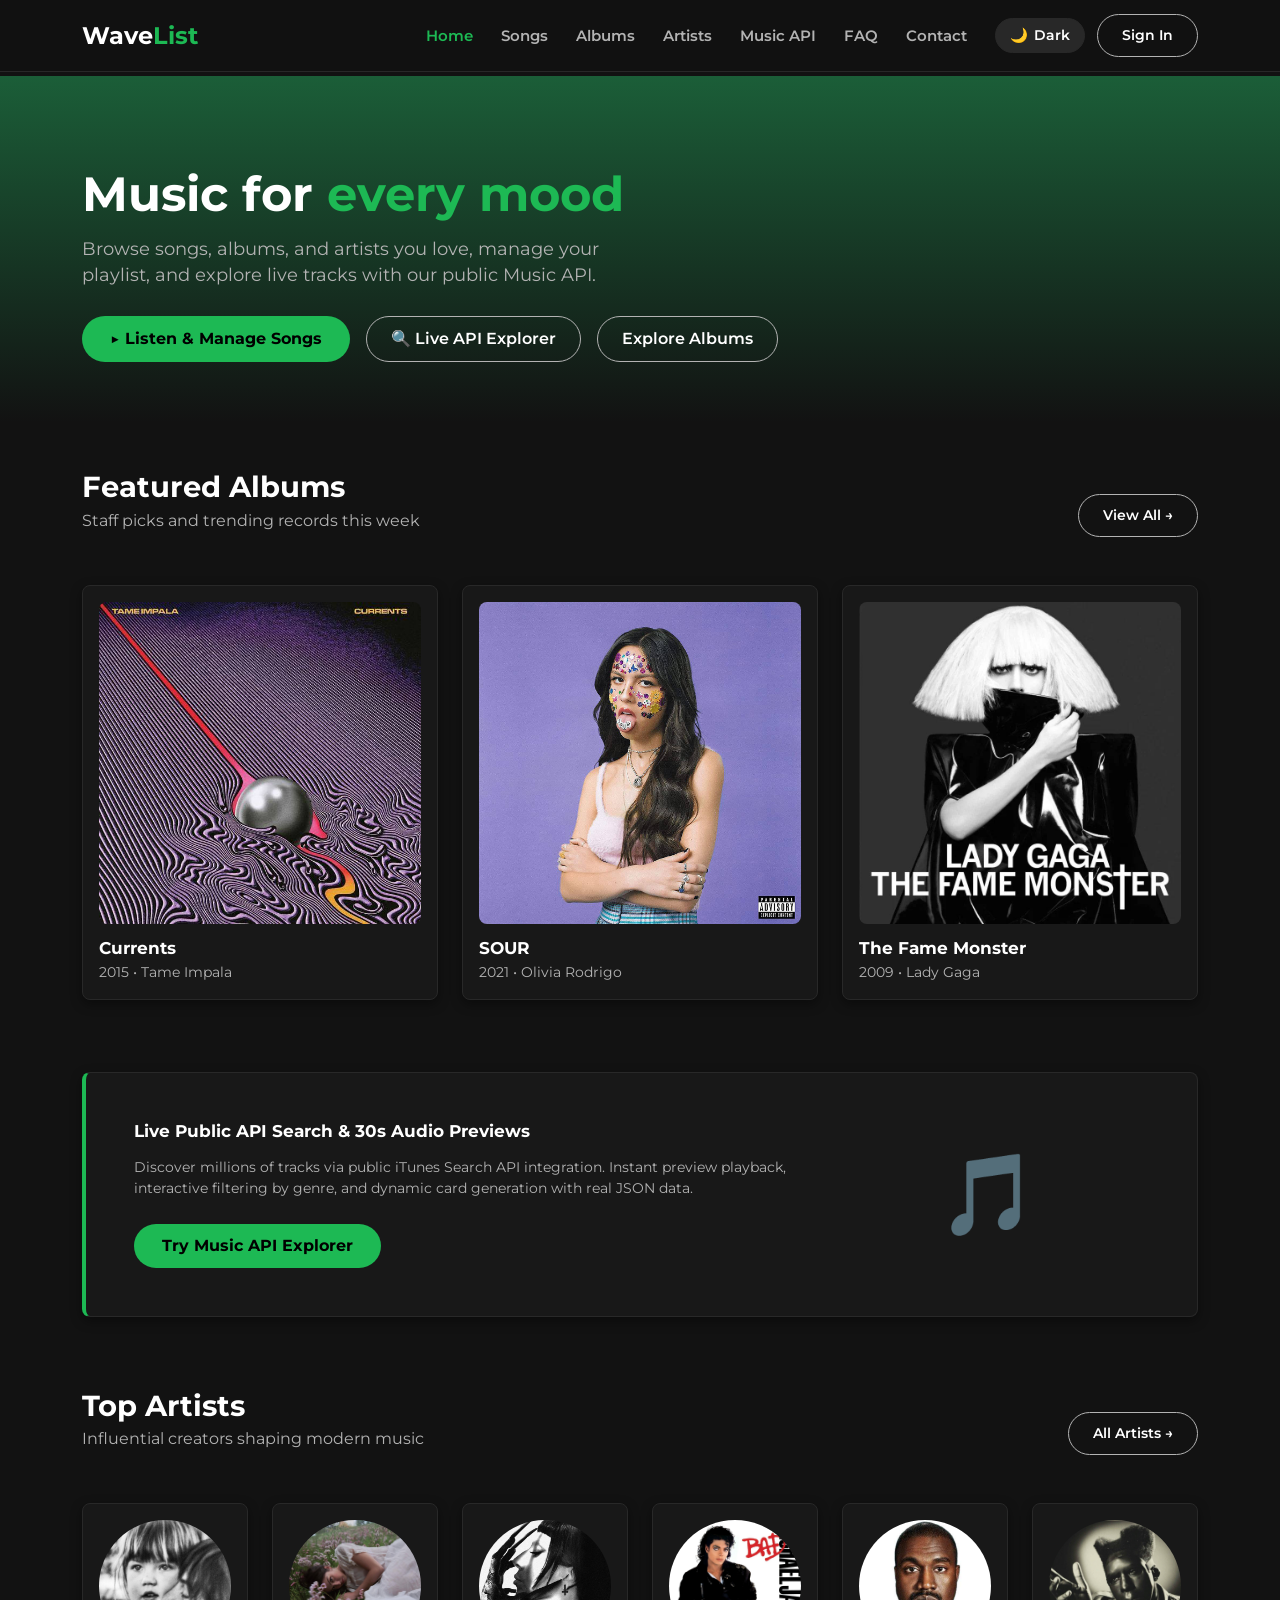
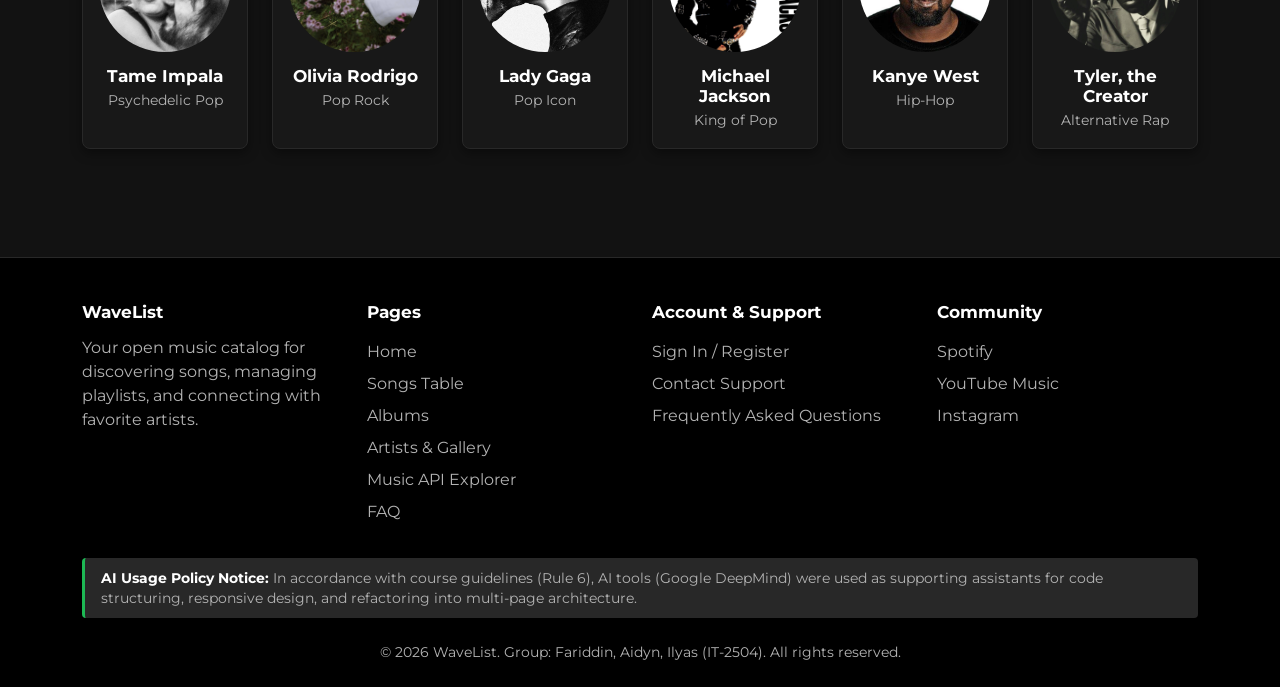
==== commit 119360a6: "beta 2.0" ====
--- a/index.html
+++ b/index.html
@@ -4,6 +4,7 @@
   <meta charset="UTF-8">
   <meta name="viewport" content="width=device-width, initial-scale=1">
   <title>WaveList | Music Playlist & Discovery</title>
+  <script>try{var t=localStorage.getItem("wavelist_theme")||"dark";document.documentElement.setAttribute("data-theme",t);document.documentElement.setAttribute("data-bs-theme",t)}catch(e){document.documentElement.setAttribute("data-theme","dark");document.documentElement.setAttribute("data-bs-theme","dark")}</script>
   <link href="https://cdn.jsdelivr.net/npm/bootstrap@5.3.3/dist/css/bootstrap.min.css" rel="stylesheet">
   <link rel="preconnect" href="https://fonts.googleapis.com">
   <link href="https://fonts.googleapis.com/css2?family=Montserrat:wght@400;600;700&display=swap" rel="stylesheet">
--- a/css/style.css
+++ b/css/style.css
@@ -267,6 +267,10 @@
   margin-bottom: 24px;
 }
 
+.section-title.mb-1 + .section-subtitle {
+  margin-top: 0;
+}
+
 .section-subtitle {
   color: var(--muted);
   margin-top: -16px;
@@ -956,3 +960,37 @@
     font-size: 0.85rem;
   }
 }
+
+
+/* ---- Fixes: contrast in light theme, API status, focus states ---- */
+[data-theme="light"] .btn-outline-light {
+  color: var(--text);
+  border-color: var(--input-border);
+  background: transparent;
+}
+[data-theme="light"] .btn-outline-light:hover,
+[data-theme="light"] .btn-outline-light:focus-visible {
+  color: #fff;
+  background: var(--text);
+  border-color: var(--text);
+}
+.btn-outline-danger { color: #ef4444; border-color: #ef4444; }
+.btn-outline-danger:hover { background: #ef4444; border-color: #ef4444; color: #fff; }
+[data-theme="light"] .btn-outline-danger { color: #dc2626; border-color: #dc2626; }
+[data-theme="light"] .btn-outline-danger:hover { background: #dc2626; color: #fff; }
+[data-theme="light"] .badge.bg-secondary { background-color: #475569 !important; color: #fff; }
+#apiStatus { transition: background-color .25s ease; }
+#apiStatus.status-error { background-color: #dc2626 !important; }
+#apiStatus.status-loading { background-color: #d97706 !important; }
+:focus-visible { outline: 2px solid var(--green); outline-offset: 2px; }
+button, .btn, .faq-question, .btn-filter, .filter-btn { cursor: pointer; }
+
+/* Bootstrap's .text-muted ignores our theme -> force theme-aware colours */
+.text-muted, small.text-muted, .form-text { color: var(--muted) !important; }
+.text-success { color: var(--green) !important; }
+[data-theme="light"] .text-success { color: #047857 !important; }
+.api-controls-card .small.fw-bold { color: var(--text) !important; opacity: .85; }
+[data-theme="dark"] .form-control, [data-theme="dark"] .form-select { color: var(--text); }
+[data-theme="dark"] .form-control::placeholder { color: #9a9a9a; }
+[data-theme="light"] .form-control::placeholder { color: #64748b; }
+.contact-info h1, .contact-info h2, .contact-info h3, .contact-info h4, .contact-info h5 { color: var(--text) !important; font-weight: 700; }
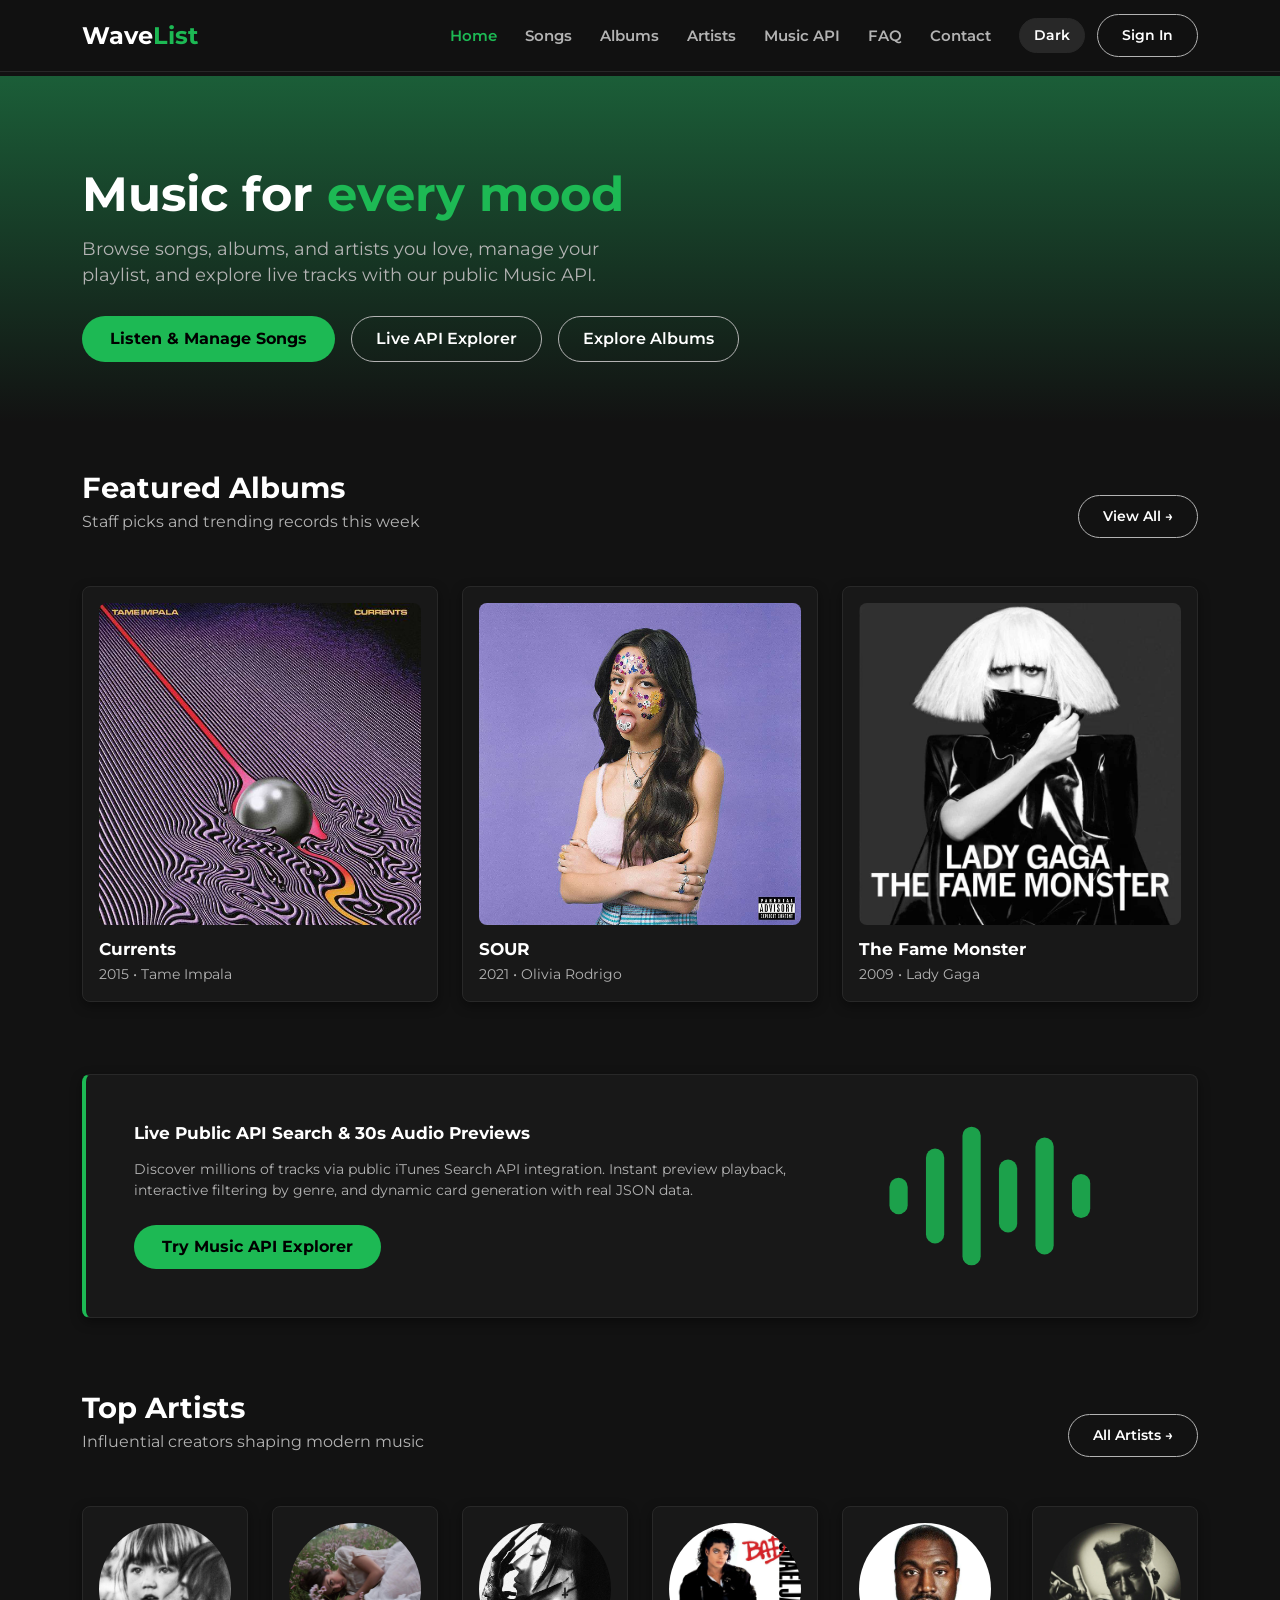
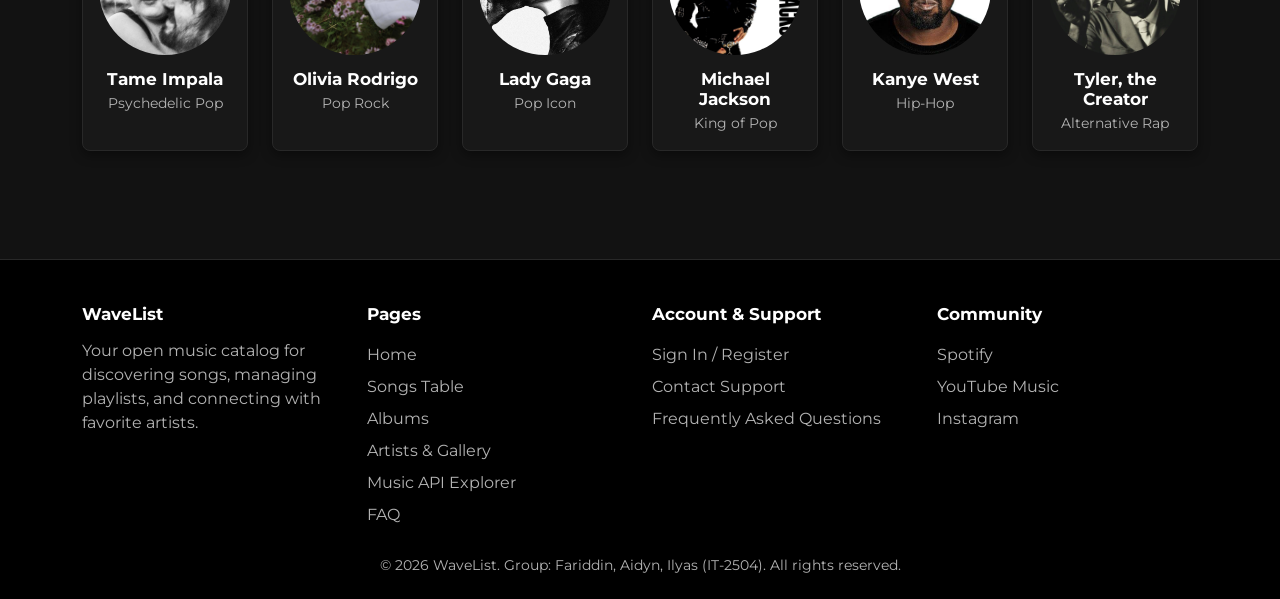
==== commit 6fb622b8: "final version" ====
--- a/index.html
+++ b/index.html
@@ -29,7 +29,7 @@
         </nav>
         <div class="nav-actions">
           <button type="button" class="theme-toggle-btn" id="themeToggle" title="Toggle theme">
-            <span>🌙</span> Dark
+            Dark
           </button>
           <div class="auth-nav-container" id="authContainer">
             <a href="signin.html" class="btn btn-sm btn-music-outline">Sign In</a>
@@ -46,8 +46,8 @@
         <h1>Music for <span>every mood</span></h1>
         <p>Browse songs, albums, and artists you love, manage your playlist, and explore live tracks with our public Music API.</p>
         <div class="d-flex flex-wrap gap-3">
-          <a class="btn btn-music" href="songs.html">&#9654; Listen & Manage Songs</a>
-          <a class="btn btn-music-outline" href="api.html">&#128269; Live API Explorer</a>
+          <a class="btn btn-music" href="songs.html">Listen & Manage Songs</a>
+          <a class="btn btn-music-outline" href="api.html">Live API Explorer</a>
           <a class="btn btn-music-outline" href="albums.html">Explore Albums</a>
         </div>
       </div>
@@ -67,7 +67,7 @@
           <article class="card-box">
             <div class="cover">
               <img src="images/album1.jpg" alt="Currents - Tame Impala" loading="lazy">
-              <span class="play">&#9654;</span>
+              <span class="play" aria-hidden="true"></span>
             </div>
             <h3>Currents</h3>
             <p>2015 &bull; Tame Impala</p>
@@ -77,7 +77,7 @@
           <article class="card-box">
             <div class="cover">
               <img src="images/album2.jpg" alt="SOUR - Olivia Rodrigo" loading="lazy">
-              <span class="play">&#9654;</span>
+              <span class="play" aria-hidden="true"></span>
             </div>
             <h3>SOUR</h3>
             <p>2021 &bull; Olivia Rodrigo</p>
@@ -87,7 +87,7 @@
           <article class="card-box">
             <div class="cover">
               <img src="images/album3.jpg" alt="The Fame Monster - Lady Gaga" loading="lazy">
-              <span class="play">&#9654;</span>
+              <span class="play" aria-hidden="true"></span>
             </div>
             <h3>The Fame Monster</h3>
             <p>2009 &bull; Lady Gaga</p>
@@ -106,7 +106,7 @@
             <a href="api.html" class="btn btn-music">Try Music API Explorer</a>
           </div>
           <div class="col-lg-4 text-center mt-4 mt-lg-0">
-            <div style="font-size: 5rem; line-height: 1;">&#127925;</div>
+            <svg class="wave-art" viewBox="0 0 120 80" width="220" height="146" aria-hidden="true"><g fill="currentColor"><rect x="6" y="30" width="10" height="20" rx="5"/><rect x="26" y="14" width="10" height="52" rx="5"/><rect x="46" y="2" width="10" height="76" rx="5"/><rect x="66" y="20" width="10" height="40" rx="5"/><rect x="86" y="8" width="10" height="64" rx="5"/><rect x="106" y="28" width="10" height="24" rx="5"/></g></svg>
           </div>
         </div>
       </div>
@@ -126,7 +126,7 @@
           <article class="card-box artist-card">
             <div class="cover">
               <img src="images/artist1.jpg" alt="Tame Impala" loading="lazy">
-              <span class="play">&#9654;</span>
+              <span class="play" aria-hidden="true"></span>
             </div>
             <h3>Tame Impala</h3>
             <p>Psychedelic Pop</p>
@@ -136,7 +136,7 @@
           <article class="card-box artist-card">
             <div class="cover">
               <img src="images/artist2.jpg" alt="Olivia Rodrigo" loading="lazy">
-              <span class="play">&#9654;</span>
+              <span class="play" aria-hidden="true"></span>
             </div>
             <h3>Olivia Rodrigo</h3>
             <p>Pop Rock</p>
@@ -146,7 +146,7 @@
           <article class="card-box artist-card">
             <div class="cover">
               <img src="images/artist3.jpg" alt="Lady Gaga" loading="lazy">
-              <span class="play">&#9654;</span>
+              <span class="play" aria-hidden="true"></span>
             </div>
             <h3>Lady Gaga</h3>
             <p>Pop Icon</p>
@@ -156,7 +156,7 @@
           <article class="card-box artist-card">
             <div class="cover">
               <img src="images/artist4.jpg" alt="Michael Jackson" loading="lazy">
-              <span class="play">&#9654;</span>
+              <span class="play" aria-hidden="true"></span>
             </div>
             <h3>Michael Jackson</h3>
             <p>King of Pop</p>
@@ -166,7 +166,7 @@
           <article class="card-box artist-card">
             <div class="cover">
               <img src="images/artist5.jpg" alt="Kanye West" loading="lazy">
-              <span class="play">&#9654;</span>
+              <span class="play" aria-hidden="true"></span>
             </div>
             <h3>Kanye West</h3>
             <p>Hip-Hop</p>
@@ -176,7 +176,7 @@
           <article class="card-box artist-card">
             <div class="cover">
               <img src="images/artist6.jpg" alt="Tyler, the Creator" loading="lazy">
-              <span class="play">&#9654;</span>
+              <span class="play" aria-hidden="true"></span>
             </div>
             <h3>Tyler, the Creator</h3>
             <p>Alternative Rap</p>
@@ -223,10 +223,6 @@
         </div>
       </div>
 
-      <div class="ai-notice">
-        <strong>AI Usage Policy Notice:</strong> In accordance with course guidelines (Rule 6), AI tools (Google DeepMind) were used as supporting assistants for code structuring, responsive design, and refactoring into multi-page architecture.
-      </div>
-
       <p class="copy">&copy; 2026 WaveList. Group: Fariddin, Aidyn, Ilyas (IT-2504). All rights reserved.</p>
     </div>
   </footer>
--- a/css/style.css
+++ b/css/style.css
@@ -994,3 +994,18 @@
 [data-theme="dark"] .form-control::placeholder { color: #9a9a9a; }
 [data-theme="light"] .form-control::placeholder { color: #64748b; }
 .contact-info h1, .contact-info h2, .contact-info h3, .contact-info h4, .contact-info h5 { color: var(--text) !important; font-weight: 700; }
+
+/* Guarantee no overlap between a page title and its subtitle */
+.section-title { line-height: 1.25; }
+.section-title.mb-1 + .section-subtitle { margin-top: 0 !important; }
+
+/* Play button: CSS triangle instead of a glyph */
+.play::before {
+  content: "";
+  display: block;
+  margin-left: 4px;
+  border-style: solid;
+  border-width: 8px 0 8px 13px;
+  border-color: transparent transparent transparent #000;
+}
+.wave-art { color: var(--green); opacity: .85; max-width: 100%; height: auto; }
